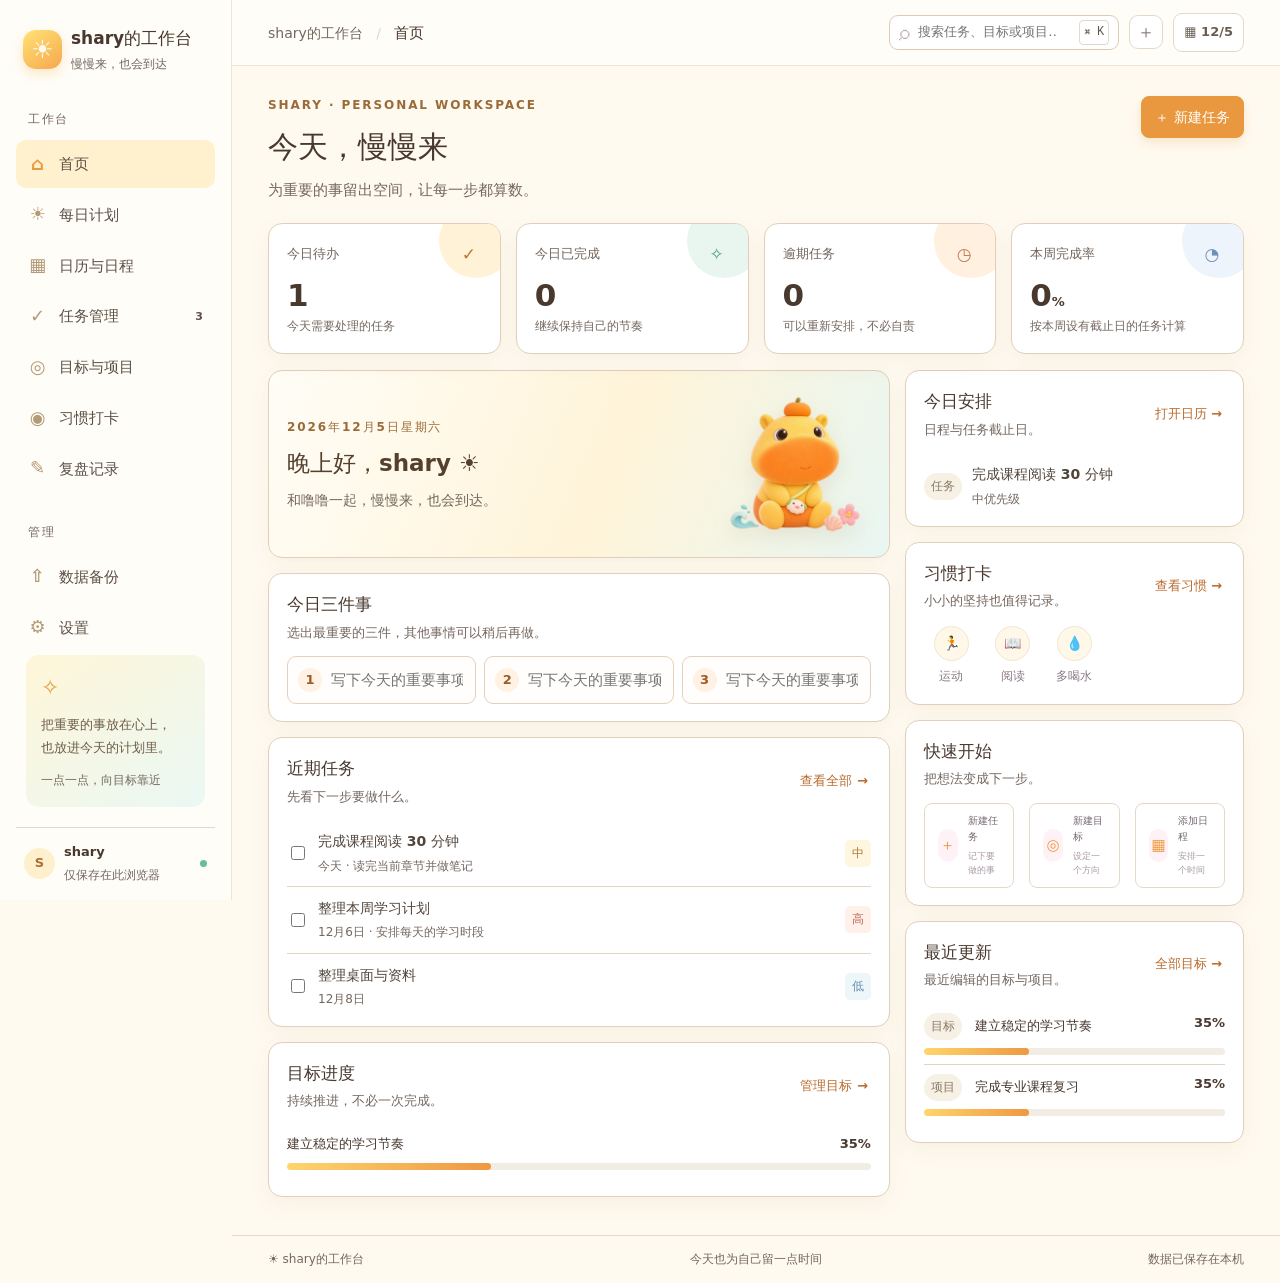
==== index.html @ 5f59cb11 "Refresh stylesheet cache version" ====
<!doctype html>
<html lang="zh-CN">
<head>
<meta charset="utf-8"><meta name="viewport" content="width=device-width,initial-scale=1"><meta name="theme-color" content="#fff7fa">
<title>shary的工作台 · 个人目标工作台</title><link rel="stylesheet" href="style.css?v=4">
</head>
<body>
<div class="shell">
 <aside class="sidebar" id="sidebar">
  <a class="brand" href="#home"><span class="brand-mark">☀</span><span><b>shary的工作台</b><small>慢慢来，也会到达</small></span></a>
  <div class="nav-label">工作台</div><nav id="main-nav">
   <button class="nav-item active" data-view="home"><i>⌂</i>首页</button><button class="nav-item" data-view="daily"><i>☀</i>每日计划</button>
   <button class="nav-item" data-view="calendar"><i>▦</i>日历与日程</button><button class="nav-item" data-view="tasks"><i>✓</i>任务管理 <em id="nav-count"></em></button>
   <button class="nav-item" data-view="goals"><i>◎</i>目标与项目</button><button class="nav-item" data-view="habits"><i>◉</i>习惯打卡</button><button class="nav-item" data-view="reviews"><i>✎</i>复盘记录</button>
  </nav><div class="nav-label nav-lower">管理</div><nav><button class="nav-item" data-view="backup"><i>⇧</i>数据备份</button><button class="nav-item" data-view="settings"><i>⚙</i>设置</button></nav>
  <div class="side-note"><span>✧</span><p>把重要的事放在心上，<br>也放进今天的计划里。</p><small>一点一点，向目标靠近</small></div>
  <div class="profile"><span class="avatar">S</span><span>shary<small>仅保存在此浏览器</small></span><b></b></div>
 </aside>
 <div class="scrim" id="scrim"></div>
 <main class="main">
  <header class="topbar"><button class="icon-button menu" id="menu-toggle" aria-label="打开导航">☰</button><div class="crumb">shary的工作台 <span>/</span> <strong id="crumb-title">首页</strong></div>
   <div class="top-actions"><label class="search"><span>⌕</span><input id="global-search" type="search" placeholder="搜索任务、目标或项目…"><kbd>⌘ K</kbd></label><button class="icon-button" id="quick-add" title="快速新建">＋</button><button class="today-chip" id="today-chip">▦ <span id="today-label"></span></button></div>
  </header>
  <section id="view-root" class="view-root"></section><footer class="footer"><span>☀ shary的工作台</span><span>今天也为自己留一点时间</span><span id="save-state">数据已保存在本机</span></footer>
 </main>
</div>
<div class="toast-region" id="toast-region" aria-live="polite"></div><div class="modal-backdrop" id="modal-backdrop" hidden><section class="modal" id="modal" role="dialog" aria-modal="true" aria-labelledby="modal-title"></section></div>
<script src="script.js"></script>
</body></html>
---- style.css ----
:root{font-family:"Microsoft YaHei","PingFang SC",system-ui,sans-serif;color:#382d38;background:#fff8fb;font-synthesis:none;--ink:#382d38;--muted:#998b95;--line:#f0e6eb;--rose:#df6c99;--rose-dark:#bc507c;--soft:#fce8f0;--shadow:0 10px 30px #67364d0d}*{box-sizing:border-box}body{margin:0;min-width:320px}button,input,textarea,select{font:inherit}button{cursor:pointer}.shell{min-height:100vh}.sidebar{position:fixed;inset:0 auto 0 0;width:232px;background:#fff;border-right:1px solid var(--line);padding:25px 16px 15px;display:flex;flex-direction:column;z-index:5}.brand{display:flex;align-items:center;gap:11px;color:inherit;text-decoration:none;padding:0 10px 27px}.brand-mark{display:grid;place-items:center;width:39px;height:39px;border-radius:13px;background:linear-gradient(145deg,#f9b8d0,#e777a3);color:#fff;font-size:25px;box-shadow:0 5px 12px #e78cad44}.brand b{display:block;font-size:17px;letter-spacing:.08em}.brand small,.profile small{display:block;color:#aa9da7;font-size:10px;margin-top:3px}.nav-label{padding:9px 12px 8px;color:#b7aab2;font-size:10px;letter-spacing:.14em}.nav-lower{margin-top:19px}.nav-item{width:100%;border:0;background:transparent;color:#7f727d;text-align:left;padding:10px 12px;border-radius:10px;margin:2px 0;display:flex;align-items:center;gap:12px;font-size:13px}.nav-item i{width:19px;text-align:center;font-style:normal;font-size:17px;color:#b49aa9}.nav-item:hover{background:#fff5f8;color:var(--rose-dark)}.nav-item.active{background:var(--soft);color:var(--rose-dark);font-weight:650}.nav-item.active i{color:var(--rose)}.nav-item em{margin-left:auto;font-style:normal;font-size:9px}.side-note{margin:auto 10px 20px;padding:15px;border-radius:13px;background:linear-gradient(145deg,#fff5f8,#fff9f2);color:#9e788c}.side-note>span{color:#e6a663;font-size:22px}.side-note p{font-size:11px;line-height:1.8;margin:7px 0}.side-note small{font-size:9px;color:#bcaab5}.profile{border-top:1px solid var(--line);padding:14px 8px 0;display:flex;align-items:center;gap:9px;font-size:11px}.avatar{width:31px;height:31px;display:grid;place-items:center;border-radius:50%;background:#f7e3eb;color:var(--rose-dark)}.profile>b{margin-left:auto;width:7px;height:7px;border-radius:50%;background:#68bd9b}.main{margin-left:232px;min-height:100vh;display:flex;flex-direction:column}.topbar{height:66px;background:#ffffffdf;border-bottom:1px solid var(--line);display:flex;align-items:center;justify-content:space-between;padding:0 36px;position:sticky;top:0;z-index:4;backdrop-filter:blur(12px)}.crumb{font-size:12px;color:#a79aa3}.crumb span{padding:0 9px;color:#ded3d9}.crumb strong{color:var(--ink);font-size:13px}.top-actions{display:flex;align-items:center;gap:10px}.search{height:35px;width:230px;border:1px solid var(--line);background:#fff;border-radius:9px;display:flex;align-items:center;padding:0 9px;gap:6px;color:#b9aab4}.search>span{font-size:21px}.search input{border:0;outline:0;min-width:0;width:100%;font-size:11px;color:var(--ink)}kbd{white-space:nowrap;font-size:9px;border:1px solid var(--line);border-radius:4px;padding:2px 4px;color:#b7abb2}.icon-button{border:1px solid var(--line);color:#8d7d88;background:#fff;width:34px;height:34px;border-radius:9px;font-size:18px}.today-chip{border:1px solid var(--line);background:#fff;border-radius:9px;padding:8px 10px;color:#997f8f;font-size:10px}.menu{display:none}.view-root{width:min(1260px,100%);margin:0 auto;padding:30px 36px 38px;flex:1}.heading{display:flex;align-items:flex-start;justify-content:space-between;gap:20px;margin-bottom:21px}.eyebrow{font-size:10px;letter-spacing:.16em;color:#c69bad;margin-bottom:8px}.heading h1{font-size:25px;margin:0;font-weight:650}.heading p{margin:7px 0 0;color:#a2959f;font-size:12px}.heading-actions{display:flex;gap:8px;align-items:center}.btn{border:1px solid var(--line);background:#fff;border-radius:8px;padding:9px 13px;color:#746773;font-size:11px;transition:.18s}.btn:hover{border-color:#e8afc4;color:var(--rose-dark);transform:translateY(-1px)}.primary{background:var(--rose);border-color:var(--rose);color:#fff;box-shadow:0 5px 12px #df6c9928}.primary:hover{background:var(--rose-dark);color:#fff}.soft-btn{background:#fff6f9;border-color:#f6dce6;color:var(--rose-dark)}.danger{color:#c05b65;border-color:#f3d6d9;background:#fffafb}.grid{display:grid;gap:15px}.stats{grid-template-columns:repeat(4,minmax(0,1fr));margin-bottom:16px}.card{background:#fff;border:1px solid var(--line);border-radius:14px;padding:17px 18px;box-shadow:var(--shadow)}.stat{position:relative;overflow:hidden;min-height:105px}.stat:after{content:"";position:absolute;right:-13px;top:-20px;width:74px;height:74px;border-radius:50%;background:var(--tint,#fff2f6)}.stat-top{position:relative;z-index:1;display:flex;align-items:center;justify-content:space-between;color:#9e919a;font-size:10px}.stat-icon{display:grid;place-items:center;width:26px;height:26px;border-radius:8px;background:var(--tint,#fff2f6);color:var(--tone,var(--rose));font-size:13px}.stat-num{font-size:26px;font-weight:650;line-height:1;margin:13px 0 6px}.stat-foot{font-size:9px;color:#b0a3ac}.dashboard{grid-template-columns:minmax(0,1.65fr) minmax(260px,.9fr);align-items:start}.stack{display:grid;gap:15px}.card-head{display:flex;justify-content:space-between;align-items:center;margin-bottom:13px}.card-head h2,.card-head h3{font-size:13px;margin:0;font-weight:650}.card-head p{font-size:10px;color:#ad9fa8;margin:4px 0 0}.link{border:0;background:none;color:var(--rose-dark);font-size:10px;padding:3px}.greeting{background:linear-gradient(112deg,#fff,#fff5f8 64%,#fff4ec);display:flex;align-items:center;justify-content:space-between;min-height:112px}.greeting h2{font-size:20px;margin:0 0 7px}.greeting p{margin:0;color:#9c8f99;font-size:11px}.greet-art{width:100px;height:70px;border-radius:16px;background:#fceaf0;display:grid;place-items:center;font-size:27px;letter-spacing:4px}.three{display:grid;grid-template-columns:repeat(3,1fr);gap:8px}.thing{display:flex;align-items:center;gap:7px;border:1px solid #f1e7ec;border-radius:9px;padding:9px;background:#fffdfd}.thing b{width:21px;height:21px;display:grid;place-items:center;border-radius:50%;background:#fff0e7;color:#c98950;font-size:10px;flex:none}.thing input{width:100%;min-width:0;border:0;outline:0;color:#776a75;font-size:10px;background:transparent}.task-row,.simple-row{display:flex;align-items:center;gap:10px;padding:10px 0;border-bottom:1px solid #f5eff2}.task-row:last-child,.simple-row:last-child{border-bottom:0;padding-bottom:0}.check{accent-color:var(--rose);width:14px;height:14px;flex:none}.row-main{flex:1;min-width:0}.row-title{font-size:11px;color:#635762;display:block;overflow:hidden;text-overflow:ellipsis;white-space:nowrap}.row-title.done{text-decoration:line-through;color:#b3a9b0}.row-sub{font-size:9px;color:#afa3ac;margin-top:4px;display:block}.priority,.pill{font-size:9px;border-radius:5px;padding:4px 7px;white-space:nowrap}.p-high,.overdue{color:#c85c69;background:#fff0ef}.p-medium{color:#bd8845;background:#fff8e9}.p-low{color:#7193bd;background:#eff5fc}.pill{display:inline-flex;border-radius:20px;background:#f7f1f4;color:#8d7d88}.progress{height:6px;border-radius:9px;background:#f5eef2;overflow:hidden}.progress span{display:block;height:100%;border-radius:inherit;background:linear-gradient(90deg,#eba1bb,#dd6e9b)}.progress-caption{display:flex;justify-content:space-between;font-size:9px;color:#a99ca5;margin-top:6px}.project-mini{padding:9px 0;border-bottom:1px solid #f5eff2}.project-mini:last-child{border:0}.project-top{display:flex;justify-content:space-between;font-size:10px;margin-bottom:8px}.empty{padding:22px 8px;text-align:center;color:#b5aab1;font-size:11px}.empty span{display:block;font-size:24px;margin-bottom:7px;color:#e7c7d4}.habit-dots{display:grid;grid-template-columns:repeat(5,1fr);gap:7px;text-align:center}.habit-dot{border:0;background:none;color:#8a7a85;font-size:9px}.habit-dot i{width:35px;height:35px;border-radius:50%;display:grid;place-items:center;margin:0 auto 6px;background:#faf4f7;border:1px solid #f0e6eb;color:#c3adb9;font-style:normal;font-size:14px}.habit-dot.checked i{background:#eaf7f1;border-color:#bbe2d1;color:#4fa586}.quick-grid{grid-template-columns:repeat(3,1fr)}.quick{display:flex;gap:10px;align-items:center;text-align:left}.quick-symbol{display:grid;place-items:center;width:33px;height:33px;border-radius:10px;background:#fff2f6;color:var(--rose);font-size:15px}.quick b{font-size:10px;display:block}.quick small{font-size:9px;color:#a89aa4;display:block;margin-top:4px}.toolbar{display:flex;flex-wrap:wrap;gap:8px;margin-bottom:14px}.toolbar input,.toolbar select,.field input,.field textarea,.field select{border:1px solid var(--line);background:#fff;border-radius:8px;padding:9px 10px;color:#675a65;font-size:11px;outline:0}.toolbar input{min-width:160px}.field{display:flex;flex-direction:column;gap:6px}.field label{font-size:10px;color:#857782}.field input,.field select,.field textarea{width:100%}.field textarea{min-height:76px;resize:vertical}.field-grid{display:grid;grid-template-columns:1fr 1fr;gap:12px}.field.full{grid-column:1/-1}.table-wrap{overflow:auto}.table{width:100%;border-collapse:collapse;min-width:680px}.table th{text-align:left;color:#ad9fa8;font-size:9px;font-weight:500;padding:10px;border-bottom:1px solid var(--line);white-space:nowrap}.table td{padding:11px 10px;border-bottom:1px solid #f5eff2;font-size:10px;color:#756974;vertical-align:middle}.table tr:last-child td{border:0}.table-title{color:#524650;font-weight:600}.actions{display:flex;gap:5px}.small-action{border:0;background:transparent;color:#a695a0;font-size:10px;padding:3px}.status-progress{background:#fff4e6;color:#bd8845}.status-done{background:#eaf7f1;color:#4b9c7f}.status-start{background:#eff5fc;color:#7294bb}.calendar-layout,.review-layout{grid-template-columns:minmax(0,1.5fr) minmax(250px,.8fr);align-items:start}.calendar-head{display:flex;justify-content:space-between;align-items:center;margin-bottom:15px}.calendar-month{font-size:16px;font-weight:650}.calendar-controls{display:flex;gap:6px}.calendar-controls button{width:28px;height:28px;border:1px solid var(--line);border-radius:7px;background:white;color:#917d8b}.calendar-grid{display:grid;grid-template-columns:repeat(7,1fr);gap:4px}.weekday{text-align:center;font-size:9px;color:#b3a5ae;padding:7px 0}.day-cell{min-height:72px;border:1px solid transparent;border-radius:8px;padding:6px;background:#fff;cursor:pointer}.day-cell:hover{border-color:#f0c8d7;background:#fffafd}.day-cell.muted{opacity:.38}.day-cell.selected{border-color:#e59ab5;background:#fff6f9}.day-cell.today .day-num{background:var(--rose);color:white}.day-num{width:22px;height:22px;border-radius:50%;display:grid;place-items:center;font-size:10px;color:#7f707c}.markers{display:flex;gap:3px;margin-top:7px}.marker{height:4px;width:14px;border-radius:4px;background:#e889aa}.marker.event{background:#e3ac66}.marker.milestone{background:#78b69e}.day-event{font-size:8px;white-space:nowrap;overflow:hidden;text-overflow:ellipsis;color:#9a7c8b;margin-top:4px}.section-grid{grid-template-columns:repeat(2,minmax(0,1fr));align-items:start}.goal-card h3,.habit-card h3{margin:0;font-size:13px}.goal-card p,.habit-card p{color:#9c8f99;font-size:10px;line-height:1.7}.goal-meta{display:flex;gap:7px;flex-wrap:wrap;margin:12px 0}.goal-actions{display:flex;justify-content:flex-end;gap:4px}.project-card{border:1px solid #f4eaf0;border-radius:10px;padding:12px;margin-top:10px}.project-head{display:flex;justify-content:space-between;font-size:11px}.habit-grid{grid-template-columns:repeat(3,minmax(0,1fr))}.habit-card{text-align:center;padding:18px 13px}.habit-emoji{font-size:25px}.habit-week{display:flex;justify-content:center;gap:6px;margin:13px 0}.habit-week span{width:21px;height:21px;border-radius:50%;display:grid;place-items:center;background:#f7f1f4;color:#b2a3ad;font-size:8px}.habit-week .on{background:#e5f5ed;color:#4a9b7c}.switcher{display:flex;gap:5px}.switcher button{border:1px solid var(--line);background:white;border-radius:7px;padding:7px 11px;color:#907f89;font-size:10px}.switcher button.active{background:var(--soft);border-color:#f2cfdd;color:var(--rose-dark)}.history{max-height:440px;overflow:auto}.history-entry{padding:10px 0;border-bottom:1px solid var(--line);cursor:pointer}.history-entry strong{font-size:10px}.history-entry p{font-size:9px;color:#a2959e;margin:5px 0 0;white-space:nowrap;overflow:hidden;text-overflow:ellipsis}.modal-backdrop{position:fixed;inset:0;background:#382d3860;display:grid;place-items:center;padding:18px;z-index:20}.modal-backdrop[hidden]{display:none}.modal{width:min(550px,100%);max-height:90vh;overflow:auto;background:#fff;border-radius:16px;padding:22px;box-shadow:0 24px 80px #3f273333}.modal-head{display:flex;justify-content:space-between;align-items:center;margin-bottom:17px}.modal-head h2{margin:0;font-size:16px}.modal-close{border:0;background:#f8f1f5;border-radius:8px;width:30px;height:30px;color:#8d7c87;font-size:17px}.modal-foot{display:flex;justify-content:flex-end;gap:8px;margin-top:18px}.toast-region{position:fixed;right:20px;bottom:20px;z-index:30;display:grid;gap:8px}.toast{background:#3d303b;color:white;border-radius:9px;padding:11px 15px;font-size:11px;box-shadow:var(--shadow);animation:pop .2s ease}@keyframes pop{from{opacity:0;transform:translateY(7px)}to{opacity:1;transform:none}}.danger-card{border-color:#f1dadd}.danger-card h3{color:#b65f68}.scrim{display:none}.footer{border-top:1px solid var(--line);padding:14px 36px;color:#b7aab2;font-size:9px;display:flex;justify-content:space-between}.review-text{min-height:90px}.subheading{font-size:11px;color:#897985;margin:18px 0 10px}.muted{color:#aaa}
@media(max-width:1050px){.sidebar{width:208px}.main{margin-left:208px}.view-root{padding:26px 23px 32px}.topbar{padding:0 23px}.dashboard{grid-template-columns:1.25fr .9fr}.search{width:190px}}
@media(max-width:760px){.sidebar{transform:translateX(-100%);transition:transform .22s;width:255px;box-shadow:12px 0 35px #45333d18}.sidebar.open{transform:translateX(0)}.scrim.show{display:block;position:fixed;inset:0;background:#3c2d3744;z-index:4}.main{margin:0}.topbar{height:58px;padding:0 12px;gap:9px}.menu{display:block;flex:none}.crumb{margin-right:auto}.top-actions{gap:5px}.search{width:30px;padding:0;border:0;background:transparent}.search input{position:absolute;top:57px;left:10px;width:calc(100% - 20px);height:38px;padding:0 12px;border:1px solid var(--line);border-radius:8px;background:white;display:none;box-shadow:var(--shadow)}.search:focus-within input{display:block}.search kbd{display:none}.today-chip{padding:8px;font-size:0}.today-chip span{font-size:9px}.view-root{padding:21px 13px 27px}.heading{margin-bottom:15px}.heading h1{font-size:21px}.heading p{font-size:10px}.stats{grid-template-columns:repeat(2,minmax(0,1fr));gap:9px}.stat{min-height:90px;padding:13px}.stat-num{font-size:22px;margin:10px 0 5px}.dashboard,.calendar-layout,.review-layout{grid-template-columns:1fr}.section-grid{grid-template-columns:1fr}.quick-grid{grid-template-columns:1fr 1fr}.card{padding:14px}.greeting{min-height:96px}.greeting h2{font-size:17px}.greet-art{width:77px;height:60px;font-size:22px}.three{grid-template-columns:1fr}.thing{padding:8px}.day-cell{min-height:57px;padding:4px 3px}.calendar-grid{gap:2px}.habit-grid{grid-template-columns:repeat(2,minmax(0,1fr))}.footer{padding:12px 13px;gap:7px;flex-wrap:wrap}.footer span:last-child{width:100%}.field-grid{grid-template-columns:1fr}.field.full{grid-column:auto}.heading-actions .btn{padding:8px 9px}.toolbar>*{flex:1}.table{min-width:630px}}
@media(prefers-reduced-motion:reduce){*{scroll-behavior:auto!important;animation-duration:.01ms!important;transition-duration:.01ms!important}}
:root{--ink:#49382e;--muted:#988b7b;--line:#eee5d7;--rose:#ed9a3d;--rose-dark:#b96b2d;--soft:#fff1ce;--shadow:0 10px 30px rgba(112,78,38,.07)}
body{background:#fffaf0}
.sidebar{background:#fffdf8;border-color:#eee5d7}
.brand-mark{background:linear-gradient(145deg,#ffe276,#f6a74d);color:#fffaf0;box-shadow:0 5px 12px #efb04444}
.brand b{font-size:15px;letter-spacing:0}
.nav-label{color:#b8a58d}
.nav-item{color:#837466}
.nav-item i{color:#b49a77}
.nav-item:hover{background:#fff8e5;color:#a8652d}
.nav-item.active{background:#fff1ce;color:#a8652d}
.nav-item.active i{color:#e89a3f}
.side-note{background:linear-gradient(145deg,#fff6d8,#eaf8f4);color:#96794d}
.side-note>span{color:#e5a142}
.side-note small{color:#ad9a77}
.profile .avatar{background:#fff0cd;color:#ad6e35}
.topbar{background:#fffdf8e8;border-color:#eee5d7}
.crumb{color:#a39481}
.crumb strong{color:#49382e}
.search{border-color:#eee5d7}
.icon-button:hover,.today-chip:hover{border-color:#edca87;color:#ae6d34}
.btn:hover{border-color:#e9c580;color:#a8652d}
.primary{background:#e9983f;border-color:#e9983f;box-shadow:0 5px 12px #d8983b30}
.primary:hover{background:#c77930;border-color:#c77930}
.soft-btn{background:#fff8e8;border-color:#f3e3bb;color:#a8652d}
.eyebrow{color:#c38a4a}
.stat:after{background:var(--tint,#fff4d9)}
.stats>.stat:nth-child(1){--tone:#bd7534!important;--tint:#fff2d7!important}
.stats>.stat:nth-child(2){--tone:#4f9c88!important;--tint:#e8f6ef!important}
.stats>.stat:nth-child(3){--tone:#c37a56!important;--tint:#fff0df!important}
.stats>.stat:nth-child(4){--tone:#718fbb!important;--tint:#edf4fb!important}
.greeting{background:linear-gradient(112deg,#fffdf7 0%,#fff4d9 55%,#e8f6f2 100%)}
.greeting h2{color:#55402d}
.task-row,.simple-row,.project-mini{border-color:#f3eee3}
.row-title{color:#625244}
.row-sub{color:#a99b8b}
.p-high,.overdue{color:#bf6656;background:#fff0e9}
.p-medium{color:#ae793b;background:#fff6df}
.p-low{color:#668eae;background:#edf7fa}
.progress{background:#f1ede4}
.progress span{background:linear-gradient(90deg,#ffd56c,#ee9841)}
.greet-art:not(.mascot-scene){background:#fff2ce}
.habit-dot i{background:#fff8e8;border-color:#f0e7d2;color:#bd9758}
.habit-dot.checked i{background:#eaf7ef;border-color:#b9e2cb;color:#4f9b7e}
.day-cell:hover,.day-cell.selected{border-color:#ead09b;background:#fffaf0}
.day-cell.today .day-num{background:#e89b40}
.marker{background:#ee9a45}
.marker.event{background:#72b8ad}
.marker.milestone{background:#9a8ac3}
.day-event{color:#927444}
.pill{background:#f7f1e5;color:#887864}
.status-progress{background:#fff4dc;color:#b6803c}
.status-done{background:#eaf7ef;color:#4b9679}
.status-start{background:#edf4fb;color:#7294bb}
.goal-card,.project-card{border-color:#f0e8da}
.habit-week span{background:#f7f2e9;color:#a6967e}
.habit-week .on{background:#e5f5eb;color:#4a9677}
.modal{color:#49382e}
.field input:focus,.field textarea:focus,.field select:focus,.toolbar input:focus,.toolbar select:focus{border-color:#e6b75f;box-shadow:0 0 0 3px #fff2d8}
.footer{border-color:#eee5d7;color:#aa9c89}
.greet-art.mascot-scene{width:152px;height:152px;flex:none;display:block;object-fit:contain;padding:0;border:0;border-radius:0;background:transparent;box-shadow:none;filter:drop-shadow(0 8px 10px rgba(147,96,38,.12))}
@media(max-width:760px){.greet-art.mascot-scene{width:118px;height:118px}}

/* 字体清晰度优化：提高字号、字重与次要文字对比度 */
:root{--muted:#76685e}
body{font-size:16px;line-height:1.6}
.brand b{font-size:18px;font-weight:750}
.brand small,.profile small{font-size:12px;color:#78695e}
.nav-label{font-size:12px;font-weight:700;color:#78695e}
.nav-item{font-size:15px;font-weight:600;color:#625448}
.nav-item.active{font-weight:750}
.nav-item i{font-size:18px}
.nav-item em{font-size:11px}
.side-note{color:#745f42}
.side-note p{font-size:13px;font-weight:550}
.side-note small{font-size:11px;color:#78695e}
.profile{font-size:13px;font-weight:600}
.crumb{font-size:14px;color:#78695e}
.crumb strong{font-size:15px;font-weight:700}
.search input{font-size:13px}
kbd{font-size:11px;color:#74665c}
.today-chip{font-size:13px;color:#705f50}
.heading h1{font-size:30px;font-weight:750}
.heading p{font-size:15px;color:#75665b}
.eyebrow{font-size:12px;font-weight:700;color:#9a6b38}
.btn{font-size:14px;font-weight:650}
.stat-top{font-size:13px;font-weight:650;color:#74665b}
.stat-icon{font-size:15px}
.stat-num{font-size:30px;font-weight:750}
.stat-foot{font-size:12px;color:#74665b}
.card-head h2,.card-head h3{font-size:16px;font-weight:750}
.card-head p{font-size:13px;color:#75665b}
.link{font-size:13px;font-weight:650}
.greeting h2{font-size:23px;font-weight:750}
.greeting p{font-size:14px;color:#74665b}
.thing{padding:10px}
.thing b{font-size:12px;font-weight:750}
.thing input{font-size:13px;color:#51453b;font-weight:550}
.row-title{font-size:14px;color:#51453b;font-weight:650}
.row-sub{font-size:12px;color:#74665b}
.priority,.pill{font-size:12px;font-weight:650}
.progress-caption{font-size:12px;color:#74665b}
.project-top{font-size:13px;font-weight:600}
.empty{font-size:14px;color:#74665b}
.habit-dot{font-size:12px;font-weight:600}
.toolbar input,.toolbar select,.field input,.field textarea,.field select{font-size:14px}
.field label{font-size:13px;font-weight:650;color:#625448}
.table th{font-size:12px;font-weight:700;color:#74665b}
.table td{font-size:13px;color:#625448}
.table-title{font-weight:700}
.small-action{font-size:12px}
.calendar-month{font-size:18px;font-weight:750}
.calendar-controls button{font-size:15px}
.weekday{font-size:12px;font-weight:650;color:#74665b}
.day-num{font-size:12px;font-weight:650;color:#625448}
.day-event{font-size:10px;color:#705f50}
.goal-card h3,.habit-card h3{font-size:16px;font-weight:750}
.goal-card p,.habit-card p{font-size:13px;color:#74665b}
.goal-meta{font-size:12px}
.habit-week span{font-size:10px;font-weight:650}
.switcher button{font-size:12px;font-weight:650}
.history-entry strong{font-size:13px;font-weight:700}
.history-entry p{font-size:12px;color:#74665b}
.modal-head h2{font-size:19px;font-weight:750}
.modal-close{font-size:19px}
.toast{font-size:14px;font-weight:600}
.footer{font-size:12px;color:#74665b}
.subheading{font-size:14px;font-weight:700;color:#625448}
.muted{color:#74665b}
@media(max-width:760px){
  body{font-size:16px}
  .brand b{font-size:18px}
  .nav-item{font-size:16px}
  .view-root{padding:21px 13px 27px}
  .heading h1{font-size:24px}
  .heading p{font-size:13px}
  .btn{font-size:13px}
  .stat-top{font-size:12px}
  .stat-num{font-size:25px}
  .stat-foot{font-size:11px}
  .card-head h2,.card-head h3{font-size:16px}
  .greeting h2{font-size:20px}
  .greeting p{font-size:13px}
  .row-title{font-size:14px}
  .row-sub{font-size:12px}
  .day-cell{min-height:60px}
  .weekday{font-size:11px}
  .day-num{font-size:12px}
  .day-event{font-size:9px}
  .toolbar input,.toolbar select,.field input,.field textarea,.field select{font-size:14px}
  .table td{font-size:13px}
  .footer{font-size:12px}
}


/* 高可读性字体：明显放大并加重信息文字 */
body{font-size:18px;line-height:1.7}
.brand b{font-size:20px;font-weight:800}
.brand small,.profile small{font-size:14px;color:#65564a}
.nav-label{font-size:14px;font-weight:750;color:#65564a}
.nav-item{font-size:17px;font-weight:650;color:#57483c;padding-top:12px;padding-bottom:12px}
.nav-item.active{font-weight:800}
.nav-item i{font-size:20px}
.nav-item em{font-size:13px}
.side-note{color:#695337}
.side-note p{font-size:15px;font-weight:650}
.side-note small{font-size:13px;color:#65564a}
.profile{font-size:15px;font-weight:700}
.crumb{font-size:16px;color:#65564a}
.crumb strong{font-size:17px;font-weight:800}
.search input{font-size:15px}
kbd{font-size:12px;color:#65564a}
.today-chip{font-size:15px;font-weight:700;color:#65564a}
.heading h1{font-size:36px;font-weight:800}
.heading p{font-size:17px;color:#65564a}
.eyebrow{font-size:14px;font-weight:750;color:#8d5d2c}
.btn{font-size:16px;font-weight:750;padding:10px 15px}
.stat-top{font-size:15px;font-weight:750;color:#65564a}
.stat-icon{font-size:17px}
.stat-num{font-size:36px;font-weight:800}
.stat-foot{font-size:14px;color:#65564a;font-weight:550}
.card-head h2,.card-head h3{font-size:19px;font-weight:800}
.card-head p{font-size:15px;color:#65564a}
.link{font-size:15px;font-weight:750}
.greeting h2{font-size:27px;font-weight:800}
.greeting p{font-size:16px;color:#65564a}
.thing{padding:11px}
.thing b{font-size:14px;font-weight:800}
.thing input{font-size:15px;color:#49382e;font-weight:650}
.row-title{font-size:16px;color:#49382e;font-weight:750}
.row-sub{font-size:14px;color:#65564a;font-weight:550}
.priority,.pill{font-size:14px;font-weight:750}
.progress-caption{font-size:14px;color:#65564a;font-weight:600}
.project-top{font-size:15px;font-weight:700}
.empty{font-size:16px;color:#65564a}
.habit-dot{font-size:14px;font-weight:700}
.toolbar input,.toolbar select,.field input,.field textarea,.field select{font-size:16px}
.field label{font-size:15px;font-weight:750;color:#57483c}
.table th{font-size:14px;font-weight:750;color:#65564a}
.table td{font-size:15px;color:#57483c}
.table-title{font-weight:800}
.small-action{font-size:14px}
.calendar-month{font-size:21px;font-weight:800}
.calendar-controls button{font-size:17px}
.weekday{font-size:14px;font-weight:750;color:#65564a}
.day-num{font-size:14px;font-weight:750;color:#57483c}
.day-event{font-size:12px;color:#65564a}
.goal-card h3,.habit-card h3{font-size:19px;font-weight:800}
.goal-card p,.habit-card p{font-size:15px;color:#65564a}
.goal-meta{font-size:14px}
.habit-week span{font-size:12px;font-weight:750}
.switcher button{font-size:14px;font-weight:750}
.history-entry strong{font-size:15px;font-weight:800}
.history-entry p{font-size:14px;color:#65564a}
.modal-head h2{font-size:21px;font-weight:800}
.modal-close{font-size:21px}
.toast{font-size:16px;font-weight:700}
.footer{font-size:14px;color:#65564a}
.subheading{font-size:16px;font-weight:800;color:#57483c}
.muted{color:#65564a}
@media(max-width:760px){
  body{font-size:17px}
  .brand b{font-size:19px}
  .brand small,.profile small{font-size:13px}
  .nav-item{font-size:17px}
  .view-root{padding:21px 13px 27px}
  .crumb{font-size:13px}
  .crumb strong{font-size:14px}
  .heading h1{font-size:28px}
  .heading p{font-size:15px}
  .eyebrow{font-size:12px}
  .btn{font-size:14px;padding:9px 11px}
  .stat-top{font-size:13px}
  .stat-num{font-size:29px}
  .stat-foot{font-size:12px}
  .card-head h2,.card-head h3{font-size:17px}
  .card-head p{font-size:13px}
  .greeting h2{font-size:22px}
  .greeting p{font-size:14px}
  .row-title{font-size:15px}
  .row-sub{font-size:13px}
  .day-cell{min-height:62px}
  .weekday{font-size:12px}
  .day-num{font-size:13px}
  .day-event{font-size:10px}
  .toolbar input,.toolbar select,.field input,.field textarea,.field select{font-size:16px}
  .field label{font-size:14px}
  .table td{font-size:14px}
  .footer{font-size:13px}
}

/* 全局易读性加强：浅色文字、表单与边线统一增强 */
:root{--ink:#3f342d;--muted:#5e4d40;--line:#d8c3aa}
body{font-size:20px;line-height:1.75;color:#3f342d}
.brand b{font-size:21px;font-weight:850}
.brand small,.profile small,.nav-label,.side-note small{font-size:15px!important;color:#5e4d40!important;font-weight:650}
.nav-item{font-size:18px!important;color:#4f4034!important;font-weight:700}
.nav-item.active{font-weight:850}
.nav-item i{font-size:21px}
.side-note p{font-size:16px;font-weight:700;color:#594835}
.profile{font-size:16px;font-weight:750}
.crumb{font-size:17px!important;color:#5e4d40!important}
.crumb strong{font-size:18px!important;font-weight:850}
.search input{font-size:16px!important;color:#3f342d}
.today-chip{font-size:16px!important;font-weight:750;color:#4f4034}
.heading h1{font-size:40px;font-weight:850}
.heading p{font-size:18px!important;color:#5e4d40!important;font-weight:650}
.eyebrow{font-size:15px!important;font-weight:800;color:#825221}
.btn{font-size:17px!important;font-weight:800;border-width:1.5px}
.stat-top{font-size:16px!important;font-weight:800;color:#5e4d40!important}
.stat-num{font-size:38px;font-weight:850}
.stat-foot{font-size:15px!important;font-weight:650;color:#5e4d40!important}
.card-head h2,.card-head h3{font-size:20px!important;font-weight:850}
.card-head p{font-size:16px!important;color:#5e4d40!important;font-weight:650}
.link{font-size:16px!important;font-weight:800}
.greeting h2{font-size:28px;font-weight:850}
.greeting p{font-size:17px!important;color:#5e4d40!important;font-weight:650}
.thing{border:2px solid #cdb395;background:#fffefd;padding:12px}
.thing b{width:28px;height:28px;font-size:16px;font-weight:850;color:#854c1e;background:#fff0dc}
.thing input{font-size:17px!important;font-weight:750!important;color:#3f342d!important}
.row-title{font-size:17px!important;font-weight:800;color:#3f342d!important}
.row-sub{font-size:15px!important;font-weight:650;color:#5e4d40!important}
.priority,.pill{font-size:15px!important;font-weight:800}
.progress{height:9px;border:1px solid #c7ae91}
.progress-caption{font-size:15px!important;font-weight:700;color:#5e4d40!important}
.project-top{font-size:16px!important;font-weight:750}
.empty{font-size:17px!important;color:#5e4d40!important;font-weight:600}
.habit-dot{font-size:15px!important;font-weight:750}
.toolbar input,.toolbar select,.field input,.field textarea,.field select{font-size:17px!important;color:#3f342d;border:1.5px solid #cdb99f}
.field label{font-size:16px!important;font-weight:800;color:#4f4034!important}
.table th{font-size:15px!important;font-weight:800;color:#5e4d40!important}
.table td{font-size:16px!important;color:#4f4034!important}
.small-action{font-size:15px!important}
.calendar-month{font-size:22px!important;font-weight:850}
.weekday{font-size:15px!important;font-weight:800;color:#5e4d40!important}
.day-num{font-size:15px!important;font-weight:800;color:#4f4034!important}
.day-event{font-size:13px!important;color:#5e4d40!important;font-weight:650}
.goal-card h3,.habit-card h3{font-size:20px!important;font-weight:850}
.goal-card p,.habit-card p{font-size:16px!important;color:#5e4d40!important;font-weight:650}
.habit-week span{font-size:13px!important;font-weight:800}
.switcher button{font-size:15px!important;font-weight:800}
.history-entry strong{font-size:16px!important;font-weight:850}
.history-entry p{font-size:15px!important;color:#5e4d40!important;font-weight:650}
.modal-head h2{font-size:22px!important;font-weight:850}
.toast{font-size:17px!important;font-weight:750}
.footer{font-size:15px!important;color:#5e4d40!important;font-weight:600;border-color:#d8c3aa}
.subheading{font-size:17px!important;font-weight:850;color:#4f4034!important}
.muted{color:#5e4d40!important}
.card,.project-card{border-color:#d8c3aa;border-width:1.5px}
.task-row,.simple-row,.project-mini{border-color:#d8c3aa}
.toolbar input,.toolbar select,.field input,.field textarea,.field select,.search{border-color:#cdb99f}
.day-cell{border-color:#e2d2be}
.calendar-grid{gap:5px}
@media(max-width:760px){
 body{font-size:18px}
 .nav-item{font-size:18px!important}
 .heading h1{font-size:30px}
 .heading p{font-size:16px!important}
 .btn{font-size:15px!important}
 .stat-top{font-size:14px!important}
 .stat-num{font-size:31px}
 .stat-foot{font-size:13px!important}
 .card-head h2,.card-head h3{font-size:18px!important}
 .card-head p{font-size:14px!important}
 .greeting h2{font-size:23px}
 .greeting p{font-size:15px!important}
 .thing{padding:10px}
 .thing input{font-size:16px!important}
 .row-title{font-size:16px!important}
 .row-sub{font-size:14px!important}
 .day-cell{min-height:64px}
 .weekday{font-size:13px!important}
 .day-num{font-size:14px!important}
 .day-event{font-size:10px!important}
 .toolbar input,.toolbar select,.field input,.field textarea,.field select{font-size:16px!important}
 .table td{font-size:15px!important}
 .footer{font-size:14px!important}
}

/* 视觉平衡：保留可读性，恢复轻松的字号、字重和线条 */
:root{--ink:#49382e;--muted:#74675f;--line:#e6d8c8;--shadow:0 8px 22px rgba(112,78,38,.055)}
body{font-size:16px!important;line-height:1.6;color:#49382e}
.brand{gap:9px;padding-left:7px;padding-right:7px}
.brand b{font-size:17px!important;font-weight:700!important;white-space:nowrap;letter-spacing:0}
.brand small,.profile small,.nav-label,.side-note small{font-size:12px!important;color:#74675f!important;font-weight:500!important}
.nav-item{font-size:15px!important;font-weight:550!important;color:#5d5046!important;padding-top:10px;padding-bottom:10px}
.nav-item.active{font-weight:700!important}
.nav-item i{font-size:18px!important}
.nav-item em{font-size:11px!important}
.side-note{color:#7d6544}
.side-note p{font-size:13px!important;font-weight:500!important;color:#6e5c49}
.profile{font-size:13px!important;font-weight:600!important}
.crumb{font-size:14px!important;color:#74675f!important}
.crumb strong{font-size:15px!important;font-weight:700!important}
.search input{font-size:13px!important}
.today-chip{font-size:13px!important;font-weight:600!important;color:#6b5c50}
.heading h1{font-size:30px!important;font-weight:700!important}
.heading p{font-size:15px!important;font-weight:500!important;color:#74675f!important}
.eyebrow{font-size:12px!important;font-weight:650!important;color:#9a6b38}
.btn{font-size:14px!important;font-weight:600!important;padding:9px 13px;border-width:1px}
.stat-top{font-size:13px!important;font-weight:600!important;color:#71645b!important}
.stat-num{font-size:31px!important;font-weight:700!important}
.stat-foot{font-size:12px!important;font-weight:500!important;color:#74675f!important}
.card-head h2,.card-head h3{font-size:17px!important;font-weight:700!important}
.card-head p{font-size:13px!important;color:#74675f!important;font-weight:500!important}
.link{font-size:13px!important;font-weight:600!important}
.greeting h2{font-size:23px!important;font-weight:700!important}
.greeting p{font-size:14px!important;color:#74675f!important;font-weight:500!important}
.thing{border:1px solid #e3d1bd;background:#fffefd;padding:10px}
.thing b{width:24px;height:24px;font-size:13px!important;font-weight:700!important;color:#9a5c28;background:#fff1e3}
.thing input{font-size:15px!important;font-weight:550!important;color:#51453b!important}
.row-title{font-size:14px!important;font-weight:650!important;color:#51453b!important}
.row-sub{font-size:12px!important;font-weight:500!important;color:#74675f!important}
.priority,.pill{font-size:12px!important;font-weight:650!important}
.progress{height:7px;border:0}
.progress-caption{font-size:12px!important;font-weight:550!important;color:#74675f!important}
.project-top{font-size:13px!important;font-weight:600!important}
.empty{font-size:14px!important;color:#74675f!important;font-weight:500!important}
.habit-dot{font-size:12px!important;font-weight:600!important}
.toolbar input,.toolbar select,.field input,.field textarea,.field select{font-size:14px!important;color:#51453b;border:1px solid #dfcdb7}
.field label{font-size:13px!important;font-weight:600!important;color:#65574d!important}
.table th{font-size:12px!important;font-weight:650!important;color:#74675f!important}
.table td{font-size:13px!important;color:#62564d!important}
.small-action{font-size:12px!important}
.calendar-month{font-size:18px!important;font-weight:700!important}
.weekday{font-size:12px!important;font-weight:600!important;color:#74675f!important}
.day-num{font-size:12px!important;font-weight:600!important;color:#62564d!important}
.day-event{font-size:10px!important;color:#74675f!important;font-weight:500!important}
.goal-card h3,.habit-card h3{font-size:17px!important;font-weight:700!important}
.goal-card p,.habit-card p{font-size:13px!important;color:#74675f!important;font-weight:500!important}
.habit-week span{font-size:10px!important;font-weight:650!important}
.switcher button{font-size:12px!important;font-weight:600!important}
.history-entry strong{font-size:13px!important;font-weight:700!important}
.history-entry p{font-size:12px!important;color:#74675f!important;font-weight:500!important}
.modal-head h2{font-size:18px!important;font-weight:700!important}
.toast{font-size:14px!important;font-weight:600!important}
.footer{font-size:12px!important;color:#74675f!important;font-weight:500!important;border-color:#e6d8c8}
.subheading{font-size:14px!important;font-weight:700!important;color:#62564d!important}
.muted{color:#74675f!important}
.card,.project-card{border-color:#e1cfba;border-width:1px}
.task-row,.simple-row,.project-mini{border-color:#e3d5c6}
.toolbar input,.toolbar select,.field input,.field textarea,.field select,.search{border-color:#ddcbb4}
.day-cell{border-color:#eadccb}
.calendar-grid{gap:4px}
@media(max-width:760px){
 body{font-size:16px!important}
 .brand b{font-size:17px!important}
 .nav-item{font-size:16px!important}
 .crumb{font-size:13px!important}
 .crumb strong{font-size:14px!important}
 .heading h1{font-size:26px!important}
 .heading p{font-size:14px!important}
 .btn{font-size:13px!important;padding:8px 10px}
 .stat-top{font-size:12px!important}
 .stat-num{font-size:26px!important}
 .stat-foot{font-size:11px!important}
 .card-head h2,.card-head h3{font-size:16px!important}
 .card-head p{font-size:12px!important}
 .greeting h2{font-size:20px!important}
 .greeting p{font-size:13px!important}
 .thing{padding:9px}
 .thing input{font-size:14px!important}
 .row-title{font-size:14px!important}
 .row-sub{font-size:12px!important}
 .day-cell{min-height:58px}
 .weekday{font-size:11px!important}
 .day-num{font-size:12px!important}
 .day-event{font-size:9px!important}
 .toolbar input,.toolbar select,.field input,.field textarea,.field select{font-size:14px!important}
 .table td{font-size:12px!important}
 .footer{font-size:11px!important}
}
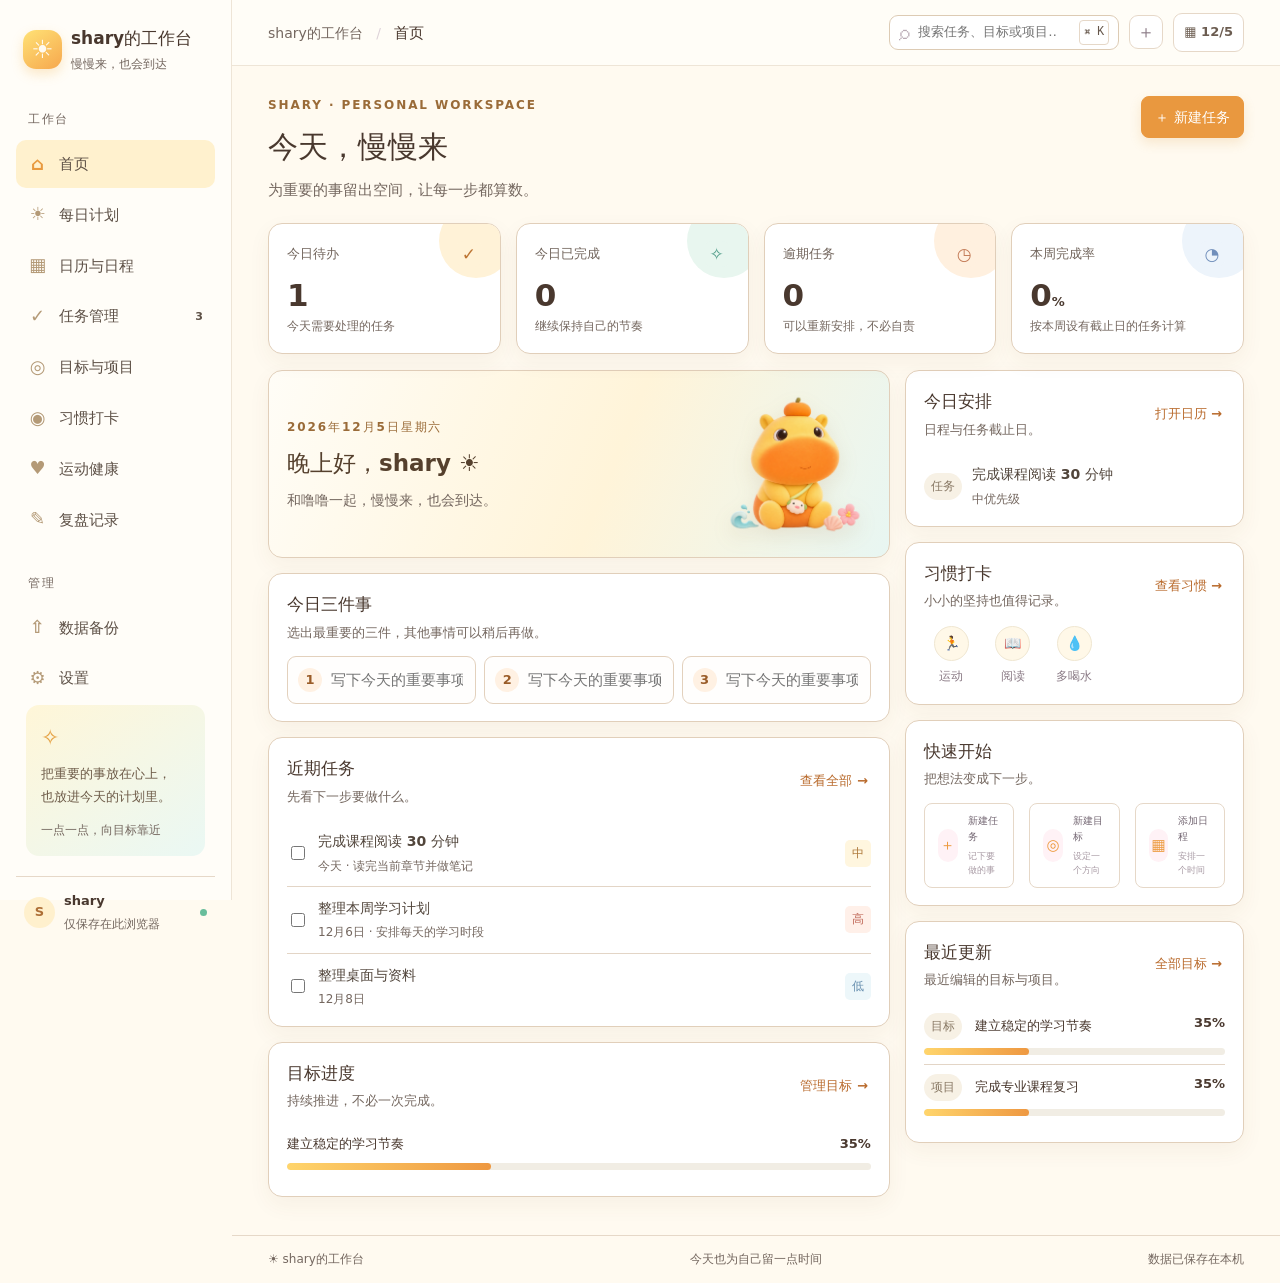
==== commit 15bcb69a: "Add movement health navigation" ====
--- a/index.html
+++ b/index.html
@@ -11,7 +11,7 @@
   <div class="nav-label">工作台</div><nav id="main-nav">
    <button class="nav-item active" data-view="home"><i>⌂</i>首页</button><button class="nav-item" data-view="daily"><i>☀</i>每日计划</button>
    <button class="nav-item" data-view="calendar"><i>▦</i>日历与日程</button><button class="nav-item" data-view="tasks"><i>✓</i>任务管理 <em id="nav-count"></em></button>
-   <button class="nav-item" data-view="goals"><i>◎</i>目标与项目</button><button class="nav-item" data-view="habits"><i>◉</i>习惯打卡</button><button class="nav-item" data-view="reviews"><i>✎</i>复盘记录</button>
+   <button class="nav-item" data-view="goals"><i>◎</i>目标与项目</button><button class="nav-item" data-view="habits"><i>◉</i>习惯打卡</button><button class="nav-item" data-view="health"><i>♥</i>运动健康</button><button class="nav-item" data-view="reviews"><i>✎</i>复盘记录</button>
   </nav><div class="nav-label nav-lower">管理</div><nav><button class="nav-item" data-view="backup"><i>⇧</i>数据备份</button><button class="nav-item" data-view="settings"><i>⚙</i>设置</button></nav>
   <div class="side-note"><span>✧</span><p>把重要的事放在心上，<br>也放进今天的计划里。</p><small>一点一点，向目标靠近</small></div>
   <div class="profile"><span class="avatar">S</span><span>shary<small>仅保存在此浏览器</small></span><b></b></div>
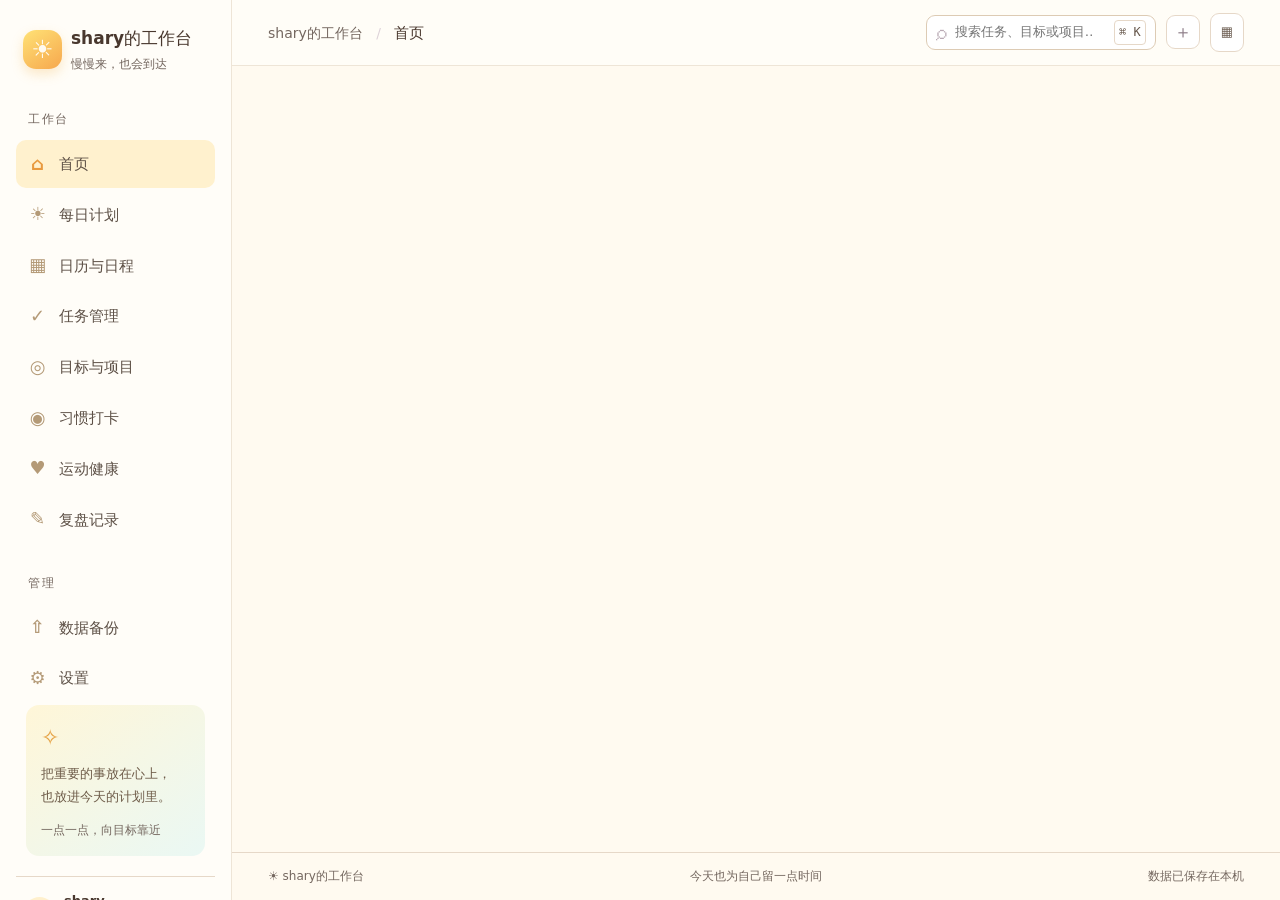
==== commit eeb11a71: "Refresh dashboard styles for health connection" ====
--- a/index.html
+++ b/index.html
@@ -2,7 +2,7 @@
 <html lang="zh-CN">
 <head>
 <meta charset="utf-8"><meta name="viewport" content="width=device-width,initial-scale=1"><meta name="theme-color" content="#fff7fa">
-<title>shary的工作台 · 个人目标工作台</title><link rel="stylesheet" href="style.css?v=4">
+<title>shary的工作台 · 个人目标工作台</title><link rel="stylesheet" href="style.css?v=6">
 </head>
 <body>
 <div class="shell">
--- a/style.css
+++ b/style.css
@@ -434,3 +434,5 @@
  .footer{font-size:11px!important}
 }
 
+
+.health-toolbar{display:flex;align-items:center;gap:12px;margin-bottom:16px;padding:12px 16px}.health-toolbar strong{flex:1;text-align:center;font-size:16px}.health-rings{display:flex;align-items:center;gap:24px;padding:22px;margin-bottom:16px}.ring-stack{width:138px;height:138px;position:relative;flex:none}.ring{position:absolute;inset:0;border-radius:50%;display:grid;place-items:center;border:10px solid #eee}.ring span{font-size:15px;font-weight:750;text-align:center}.ring small{display:block;font-size:11px;color:var(--muted);font-weight:500}.ring-move{inset:0;border-color:#f34c79;border-right-color:#f9d4df}.ring-exercise{inset:17px;border-color:#86c934;border-right-color:#e2f1cd}.ring-stand{inset:34px;border-color:#22b9bd;border-right-color:#d3eff0}.health-rings h2{margin:5px 0;font-size:20px}.health-rings p{margin:5px 0}.health-metrics{grid-template-columns:repeat(4,1fr);margin-bottom:16px}.health-metric{background:#fff;border:1px solid var(--line);border-radius:16px;padding:16px;box-shadow:var(--shadow)}.health-metric>div{font-size:13px;color:var(--muted)}.health-metric strong{display:block;font-size:26px;color:var(--metric);margin:5px 0}.health-metric small{font-size:14px;margin-left:4px}.health-metric>span{font-size:11px;color:var(--muted)}.health-bars{height:190px;display:flex;gap:12px;align-items:end;justify-content:space-around;padding:12px}.health-bar-col{height:100%;display:flex;align-items:center;flex-direction:column;gap:6px;flex:1}.health-bar-track{height:135px;width:min(35px,80%);border-radius:10px;background:#f2eee9;display:flex;align-items:end;overflow:hidden}.health-bar-track i{width:100%;background:#88c83d;border-radius:10px}.health-bar-col b{font-size:12px}.health-bar-col small{color:var(--muted)}.health-workout-icon{width:38px;height:38px;border-radius:50%;background:#f2eafa;display:grid;place-items:center;color:#765a8e}.health-manual{margin-top:16px}.health-form{display:grid;grid-template-columns:repeat(4,1fr);gap:12px}.health-form label{display:grid;gap:5px;font-size:12px;color:var(--muted)}.health-form input{min-width:0;width:100%;border:1px solid var(--line);border-radius:9px;padding:9px;background:#fff;color:var(--ink);font:inherit}.health-form button{align-self:end}.health-manual .card-head{margin-bottom:15px}@media(max-width:760px){.health-rings{gap:14px;padding:16px}.ring-stack{width:116px;height:116px}.ring-exercise{inset:14px}.ring-stand{inset:29px}.health-rings h2{font-size:17px}.health-metrics{grid-template-columns:repeat(2,1fr)}.health-form{grid-template-columns:repeat(2,1fr)}.health-bars{gap:6px}.health-bar-track{width:26px}}
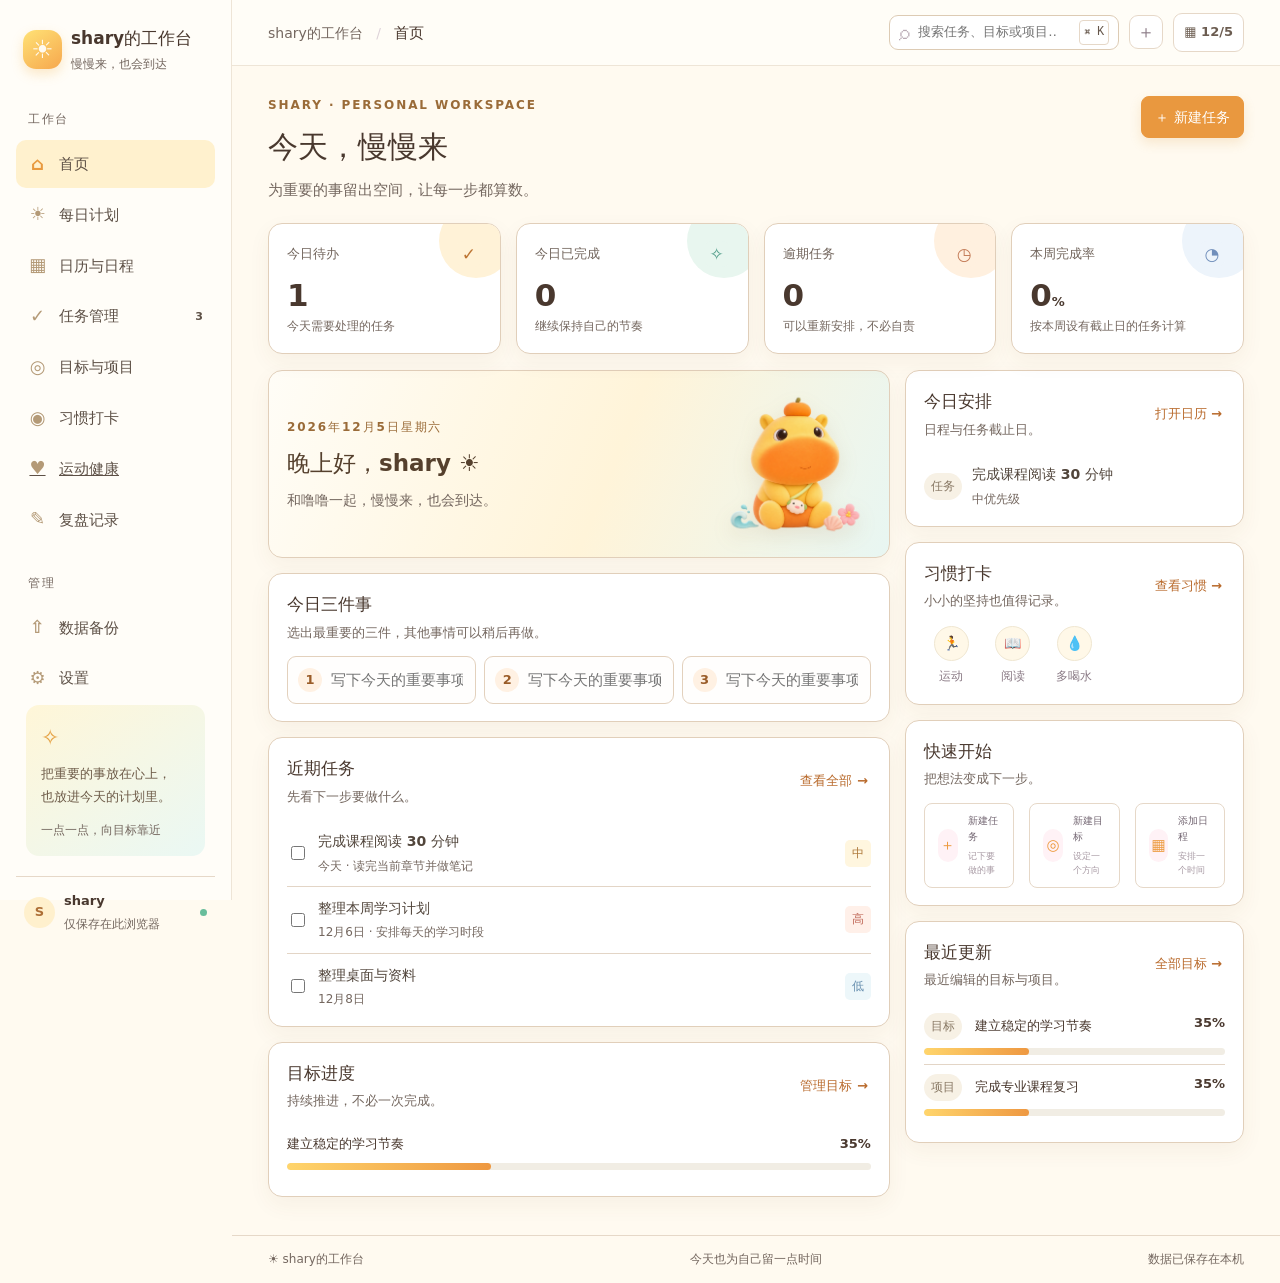
==== commit c12b29f6: "Route workbench health tab to screenshot recognition page" ====
--- a/index.html
+++ b/index.html
@@ -11,7 +11,7 @@
   <div class="nav-label">工作台</div><nav id="main-nav">
    <button class="nav-item active" data-view="home"><i>⌂</i>首页</button><button class="nav-item" data-view="daily"><i>☀</i>每日计划</button>
    <button class="nav-item" data-view="calendar"><i>▦</i>日历与日程</button><button class="nav-item" data-view="tasks"><i>✓</i>任务管理 <em id="nav-count"></em></button>
-   <button class="nav-item" data-view="goals"><i>◎</i>目标与项目</button><button class="nav-item" data-view="habits"><i>◉</i>习惯打卡</button><button class="nav-item" data-view="health"><i>♥</i>运动健康</button><button class="nav-item" data-view="reviews"><i>✎</i>复盘记录</button>
+   <button class="nav-item" data-view="goals"><i>◎</i>目标与项目</button><button class="nav-item" data-view="habits"><i>◉</i>习惯打卡</button><a class="nav-item" href="health-ocr.html"><i>♥</i>运动健康</a><button class="nav-item" data-view="reviews"><i>✎</i>复盘记录</button>
   </nav><div class="nav-label nav-lower">管理</div><nav><button class="nav-item" data-view="backup"><i>⇧</i>数据备份</button><button class="nav-item" data-view="settings"><i>⚙</i>设置</button></nav>
   <div class="side-note"><span>✧</span><p>把重要的事放在心上，<br>也放进今天的计划里。</p><small>一点一点，向目标靠近</small></div>
   <div class="profile"><span class="avatar">S</span><span>shary<small>仅保存在此浏览器</small></span><b></b></div>
@@ -25,6 +25,6 @@
  </main>
 </div>
 <div class="toast-region" id="toast-region" aria-live="polite"></div><div class="modal-backdrop" id="modal-backdrop" hidden><section class="modal" id="modal" role="dialog" aria-modal="true" aria-labelledby="modal-title"></section></div>
-<script src="script.js"></script>
+<script src="script.js?v=6"></script>
 </body></html>
 
--- a/style.css
+++ b/style.css
@@ -436,3 +436,5 @@
 
 
 .health-toolbar{display:flex;align-items:center;gap:12px;margin-bottom:16px;padding:12px 16px}.health-toolbar strong{flex:1;text-align:center;font-size:16px}.health-rings{display:flex;align-items:center;gap:24px;padding:22px;margin-bottom:16px}.ring-stack{width:138px;height:138px;position:relative;flex:none}.ring{position:absolute;inset:0;border-radius:50%;display:grid;place-items:center;border:10px solid #eee}.ring span{font-size:15px;font-weight:750;text-align:center}.ring small{display:block;font-size:11px;color:var(--muted);font-weight:500}.ring-move{inset:0;border-color:#f34c79;border-right-color:#f9d4df}.ring-exercise{inset:17px;border-color:#86c934;border-right-color:#e2f1cd}.ring-stand{inset:34px;border-color:#22b9bd;border-right-color:#d3eff0}.health-rings h2{margin:5px 0;font-size:20px}.health-rings p{margin:5px 0}.health-metrics{grid-template-columns:repeat(4,1fr);margin-bottom:16px}.health-metric{background:#fff;border:1px solid var(--line);border-radius:16px;padding:16px;box-shadow:var(--shadow)}.health-metric>div{font-size:13px;color:var(--muted)}.health-metric strong{display:block;font-size:26px;color:var(--metric);margin:5px 0}.health-metric small{font-size:14px;margin-left:4px}.health-metric>span{font-size:11px;color:var(--muted)}.health-bars{height:190px;display:flex;gap:12px;align-items:end;justify-content:space-around;padding:12px}.health-bar-col{height:100%;display:flex;align-items:center;flex-direction:column;gap:6px;flex:1}.health-bar-track{height:135px;width:min(35px,80%);border-radius:10px;background:#f2eee9;display:flex;align-items:end;overflow:hidden}.health-bar-track i{width:100%;background:#88c83d;border-radius:10px}.health-bar-col b{font-size:12px}.health-bar-col small{color:var(--muted)}.health-workout-icon{width:38px;height:38px;border-radius:50%;background:#f2eafa;display:grid;place-items:center;color:#765a8e}.health-manual{margin-top:16px}.health-form{display:grid;grid-template-columns:repeat(4,1fr);gap:12px}.health-form label{display:grid;gap:5px;font-size:12px;color:var(--muted)}.health-form input{min-width:0;width:100%;border:1px solid var(--line);border-radius:9px;padding:9px;background:#fff;color:var(--ink);font:inherit}.health-form button{align-self:end}.health-manual .card-head{margin-bottom:15px}@media(max-width:760px){.health-rings{gap:14px;padding:16px}.ring-stack{width:116px;height:116px}.ring-exercise{inset:14px}.ring-stand{inset:29px}.health-rings h2{font-size:17px}.health-metrics{grid-template-columns:repeat(2,1fr)}.health-form{grid-template-columns:repeat(2,1fr)}.health-bars{gap:6px}.health-bar-track{width:26px}}
+
+.health-sync{padding:18px 20px;margin-bottom:16px}.health-sync-status{display:flex;gap:12px;align-items:flex-start}.health-sync-status b{font-size:15px}.health-sync-status p{margin:3px 0 10px}.health-status-dot{width:10px;height:10px;border-radius:50%;margin-top:7px;background:#d79b52;box-shadow:0 0 0 4px #fff1d9;flex:none}.health-status-dot.is-connected{background:#62a886;box-shadow:0 0 0 4px #eaf6ef}.health-connection{display:grid;grid-template-columns:minmax(180px,1fr) minmax(180px,1fr) auto;gap:10px;align-items:end;margin:10px 0}.health-connection label{display:grid;gap:4px;color:var(--muted);font-size:12px}.health-connection input{min-width:0;border:1px solid var(--line);border-radius:9px;padding:9px 11px;background:#fff;color:var(--ink);font:inherit}.health-sync>small{display:block;margin-top:6px}@media(max-width:760px){.health-sync{padding:15px}.health-connection{grid-template-columns:1fr}.health-connection button{justify-self:start}}
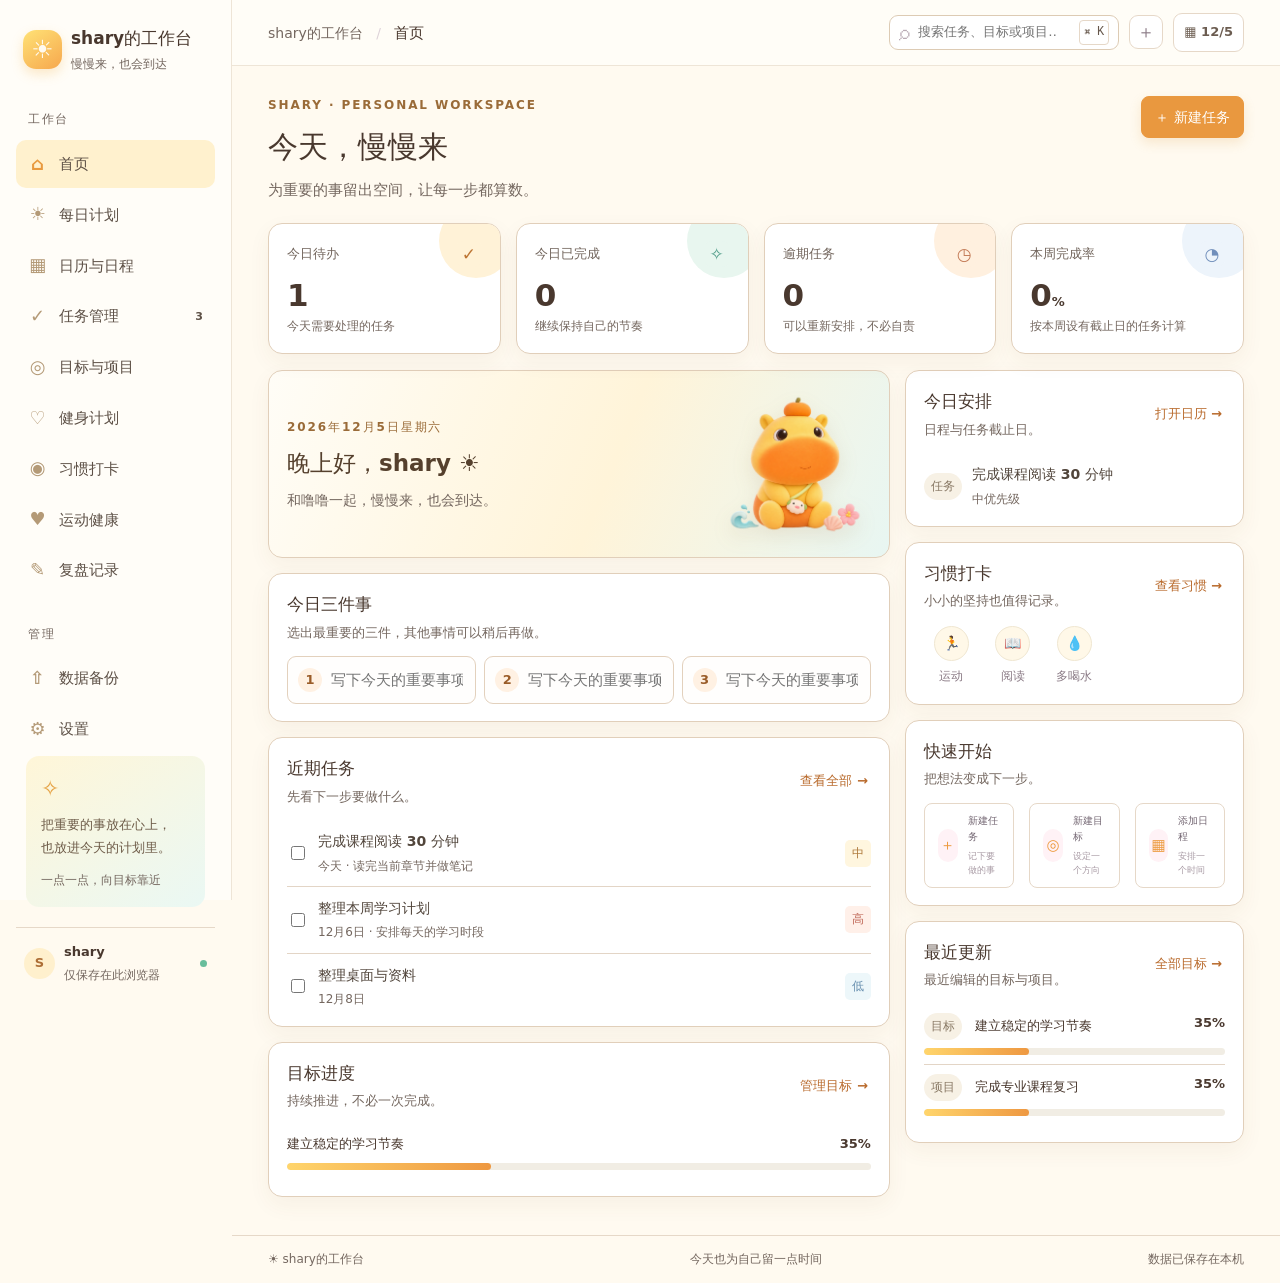
==== commit b0f32f9c: "Expose fitness plan in navigation and load fitness assets" ====
--- a/index.html
+++ b/index.html
@@ -2,7 +2,7 @@
 <html lang="zh-CN">
 <head>
 <meta charset="utf-8"><meta name="viewport" content="width=device-width,initial-scale=1"><meta name="theme-color" content="#fff7fa">
-<title>shary的工作台 · 个人目标工作台</title><link rel="stylesheet" href="style.css?v=6">
+<title>shary的工作台 · 个人目标工作台</title><link rel="stylesheet" href="style.css?v=6"><link rel="stylesheet" href="fitness-plan.css?v=1">
 </head>
 <body>
 <div class="shell">
@@ -11,7 +11,7 @@
   <div class="nav-label">工作台</div><nav id="main-nav">
    <button class="nav-item active" data-view="home"><i>⌂</i>首页</button><button class="nav-item" data-view="daily"><i>☀</i>每日计划</button>
    <button class="nav-item" data-view="calendar"><i>▦</i>日历与日程</button><button class="nav-item" data-view="tasks"><i>✓</i>任务管理 <em id="nav-count"></em></button>
-   <button class="nav-item" data-view="goals"><i>◎</i>目标与项目</button><button class="nav-item" data-view="habits"><i>◉</i>习惯打卡</button><a class="nav-item" href="health-ocr.html"><i>♥</i>运动健康</a><button class="nav-item" data-view="reviews"><i>✎</i>复盘记录</button>
+   <button class="nav-item" data-view="goals"><i>◎</i>目标与项目</button><button class="nav-item" data-view="fitness"><i>♡</i>健身计划</button><button class="nav-item" data-view="habits"><i>◉</i>习惯打卡</button><a class="nav-item" href="health-ocr.html"><i>♥</i>运动健康</a><button class="nav-item" data-view="reviews"><i>✎</i>复盘记录</button>
   </nav><div class="nav-label nav-lower">管理</div><nav><button class="nav-item" data-view="backup"><i>⇧</i>数据备份</button><button class="nav-item" data-view="settings"><i>⚙</i>设置</button></nav>
   <div class="side-note"><span>✧</span><p>把重要的事放在心上，<br>也放进今天的计划里。</p><small>一点一点，向目标靠近</small></div>
   <div class="profile"><span class="avatar">S</span><span>shary<small>仅保存在此浏览器</small></span><b></b></div>
@@ -25,6 +25,6 @@
  </main>
 </div>
 <div class="toast-region" id="toast-region" aria-live="polite"></div><div class="modal-backdrop" id="modal-backdrop" hidden><section class="modal" id="modal" role="dialog" aria-modal="true" aria-labelledby="modal-title"></section></div>
-<script src="script.js?v=6"></script>
+<script>if(location.hash==="#health")location.replace("health-ocr.html");</script><script src="fitness-plan.js?v=1"></script><script src="script.js?v=7"></script>
 </body></html>
 
--- a/style.css
+++ b/style.css
@@ -1,4 +1,4 @@
-:root{font-family:"Microsoft YaHei","PingFang SC",system-ui,sans-serif;color:#382d38;background:#fff8fb;font-synthesis:none;--ink:#382d38;--muted:#998b95;--line:#f0e6eb;--rose:#df6c99;--rose-dark:#bc507c;--soft:#fce8f0;--shadow:0 10px 30px #67364d0d}*{box-sizing:border-box}body{margin:0;min-width:320px}button,input,textarea,select{font:inherit}button{cursor:pointer}.shell{min-height:100vh}.sidebar{position:fixed;inset:0 auto 0 0;width:232px;background:#fff;border-right:1px solid var(--line);padding:25px 16px 15px;display:flex;flex-direction:column;z-index:5}.brand{display:flex;align-items:center;gap:11px;color:inherit;text-decoration:none;padding:0 10px 27px}.brand-mark{display:grid;place-items:center;width:39px;height:39px;border-radius:13px;background:linear-gradient(145deg,#f9b8d0,#e777a3);color:#fff;font-size:25px;box-shadow:0 5px 12px #e78cad44}.brand b{display:block;font-size:17px;letter-spacing:.08em}.brand small,.profile small{display:block;color:#aa9da7;font-size:10px;margin-top:3px}.nav-label{padding:9px 12px 8px;color:#b7aab2;font-size:10px;letter-spacing:.14em}.nav-lower{margin-top:19px}.nav-item{width:100%;border:0;background:transparent;color:#7f727d;text-align:left;padding:10px 12px;border-radius:10px;margin:2px 0;display:flex;align-items:center;gap:12px;font-size:13px}.nav-item i{width:19px;text-align:center;font-style:normal;font-size:17px;color:#b49aa9}.nav-item:hover{background:#fff5f8;color:var(--rose-dark)}.nav-item.active{background:var(--soft);color:var(--rose-dark);font-weight:650}.nav-item.active i{color:var(--rose)}.nav-item em{margin-left:auto;font-style:normal;font-size:9px}.side-note{margin:auto 10px 20px;padding:15px;border-radius:13px;background:linear-gradient(145deg,#fff5f8,#fff9f2);color:#9e788c}.side-note>span{color:#e6a663;font-size:22px}.side-note p{font-size:11px;line-height:1.8;margin:7px 0}.side-note small{font-size:9px;color:#bcaab5}.profile{border-top:1px solid var(--line);padding:14px 8px 0;display:flex;align-items:center;gap:9px;font-size:11px}.avatar{width:31px;height:31px;display:grid;place-items:center;border-radius:50%;background:#f7e3eb;color:var(--rose-dark)}.profile>b{margin-left:auto;width:7px;height:7px;border-radius:50%;background:#68bd9b}.main{margin-left:232px;min-height:100vh;display:flex;flex-direction:column}.topbar{height:66px;background:#ffffffdf;border-bottom:1px solid var(--line);display:flex;align-items:center;justify-content:space-between;padding:0 36px;position:sticky;top:0;z-index:4;backdrop-filter:blur(12px)}.crumb{font-size:12px;color:#a79aa3}.crumb span{padding:0 9px;color:#ded3d9}.crumb strong{color:var(--ink);font-size:13px}.top-actions{display:flex;align-items:center;gap:10px}.search{height:35px;width:230px;border:1px solid var(--line);background:#fff;border-radius:9px;display:flex;align-items:center;padding:0 9px;gap:6px;color:#b9aab4}.search>span{font-size:21px}.search input{border:0;outline:0;min-width:0;width:100%;font-size:11px;color:var(--ink)}kbd{white-space:nowrap;font-size:9px;border:1px solid var(--line);border-radius:4px;padding:2px 4px;color:#b7abb2}.icon-button{border:1px solid var(--line);color:#8d7d88;background:#fff;width:34px;height:34px;border-radius:9px;font-size:18px}.today-chip{border:1px solid var(--line);background:#fff;border-radius:9px;padding:8px 10px;color:#997f8f;font-size:10px}.menu{display:none}.view-root{width:min(1260px,100%);margin:0 auto;padding:30px 36px 38px;flex:1}.heading{display:flex;align-items:flex-start;justify-content:space-between;gap:20px;margin-bottom:21px}.eyebrow{font-size:10px;letter-spacing:.16em;color:#c69bad;margin-bottom:8px}.heading h1{font-size:25px;margin:0;font-weight:650}.heading p{margin:7px 0 0;color:#a2959f;font-size:12px}.heading-actions{display:flex;gap:8px;align-items:center}.btn{border:1px solid var(--line);background:#fff;border-radius:8px;padding:9px 13px;color:#746773;font-size:11px;transition:.18s}.btn:hover{border-color:#e8afc4;color:var(--rose-dark);transform:translateY(-1px)}.primary{background:var(--rose);border-color:var(--rose);color:#fff;box-shadow:0 5px 12px #df6c9928}.primary:hover{background:var(--rose-dark);color:#fff}.soft-btn{background:#fff6f9;border-color:#f6dce6;color:var(--rose-dark)}.danger{color:#c05b65;border-color:#f3d6d9;background:#fffafb}.grid{display:grid;gap:15px}.stats{grid-template-columns:repeat(4,minmax(0,1fr));margin-bottom:16px}.card{background:#fff;border:1px solid var(--line);border-radius:14px;padding:17px 18px;box-shadow:var(--shadow)}.stat{position:relative;overflow:hidden;min-height:105px}.stat:after{content:"";position:absolute;right:-13px;top:-20px;width:74px;height:74px;border-radius:50%;background:var(--tint,#fff2f6)}.stat-top{position:relative;z-index:1;display:flex;align-items:center;justify-content:space-between;color:#9e919a;font-size:10px}.stat-icon{display:grid;place-items:center;width:26px;height:26px;border-radius:8px;background:var(--tint,#fff2f6);color:var(--tone,var(--rose));font-size:13px}.stat-num{font-size:26px;font-weight:650;line-height:1;margin:13px 0 6px}.stat-foot{font-size:9px;color:#b0a3ac}.dashboard{grid-template-columns:minmax(0,1.65fr) minmax(260px,.9fr);align-items:start}.stack{display:grid;gap:15px}.card-head{display:flex;justify-content:space-between;align-items:center;margin-bottom:13px}.card-head h2,.card-head h3{font-size:13px;margin:0;font-weight:650}.card-head p{font-size:10px;color:#ad9fa8;margin:4px 0 0}.link{border:0;background:none;color:var(--rose-dark);font-size:10px;padding:3px}.greeting{background:linear-gradient(112deg,#fff,#fff5f8 64%,#fff4ec);display:flex;align-items:center;justify-content:space-between;min-height:112px}.greeting h2{font-size:20px;margin:0 0 7px}.greeting p{margin:0;color:#9c8f99;font-size:11px}.greet-art{width:100px;height:70px;border-radius:16px;background:#fceaf0;display:grid;place-items:center;font-size:27px;letter-spacing:4px}.three{display:grid;grid-template-columns:repeat(3,1fr);gap:8px}.thing{display:flex;align-items:center;gap:7px;border:1px solid #f1e7ec;border-radius:9px;padding:9px;background:#fffdfd}.thing b{width:21px;height:21px;display:grid;place-items:center;border-radius:50%;background:#fff0e7;color:#c98950;font-size:10px;flex:none}.thing input{width:100%;min-width:0;border:0;outline:0;color:#776a75;font-size:10px;background:transparent}.task-row,.simple-row{display:flex;align-items:center;gap:10px;padding:10px 0;border-bottom:1px solid #f5eff2}.task-row:last-child,.simple-row:last-child{border-bottom:0;padding-bottom:0}.check{accent-color:var(--rose);width:14px;height:14px;flex:none}.row-main{flex:1;min-width:0}.row-title{font-size:11px;color:#635762;display:block;overflow:hidden;text-overflow:ellipsis;white-space:nowrap}.row-title.done{text-decoration:line-through;color:#b3a9b0}.row-sub{font-size:9px;color:#afa3ac;margin-top:4px;display:block}.priority,.pill{font-size:9px;border-radius:5px;padding:4px 7px;white-space:nowrap}.p-high,.overdue{color:#c85c69;background:#fff0ef}.p-medium{color:#bd8845;background:#fff8e9}.p-low{color:#7193bd;background:#eff5fc}.pill{display:inline-flex;border-radius:20px;background:#f7f1f4;color:#8d7d88}.progress{height:6px;border-radius:9px;background:#f5eef2;overflow:hidden}.progress span{display:block;height:100%;border-radius:inherit;background:linear-gradient(90deg,#eba1bb,#dd6e9b)}.progress-caption{display:flex;justify-content:space-between;font-size:9px;color:#a99ca5;margin-top:6px}.project-mini{padding:9px 0;border-bottom:1px solid #f5eff2}.project-mini:last-child{border:0}.project-top{display:flex;justify-content:space-between;font-size:10px;margin-bottom:8px}.empty{padding:22px 8px;text-align:center;color:#b5aab1;font-size:11px}.empty span{display:block;font-size:24px;margin-bottom:7px;color:#e7c7d4}.habit-dots{display:grid;grid-template-columns:repeat(5,1fr);gap:7px;text-align:center}.habit-dot{border:0;background:none;color:#8a7a85;font-size:9px}.habit-dot i{width:35px;height:35px;border-radius:50%;display:grid;place-items:center;margin:0 auto 6px;background:#faf4f7;border:1px solid #f0e6eb;color:#c3adb9;font-style:normal;font-size:14px}.habit-dot.checked i{background:#eaf7f1;border-color:#bbe2d1;color:#4fa586}.quick-grid{grid-template-columns:repeat(3,1fr)}.quick{display:flex;gap:10px;align-items:center;text-align:left}.quick-symbol{display:grid;place-items:center;width:33px;height:33px;border-radius:10px;background:#fff2f6;color:var(--rose);font-size:15px}.quick b{font-size:10px;display:block}.quick small{font-size:9px;color:#a89aa4;display:block;margin-top:4px}.toolbar{display:flex;flex-wrap:wrap;gap:8px;margin-bottom:14px}.toolbar input,.toolbar select,.field input,.field textarea,.field select{border:1px solid var(--line);background:#fff;border-radius:8px;padding:9px 10px;color:#675a65;font-size:11px;outline:0}.toolbar input{min-width:160px}.field{display:flex;flex-direction:column;gap:6px}.field label{font-size:10px;color:#857782}.field input,.field select,.field textarea{width:100%}.field textarea{min-height:76px;resize:vertical}.field-grid{display:grid;grid-template-columns:1fr 1fr;gap:12px}.field.full{grid-column:1/-1}.table-wrap{overflow:auto}.table{width:100%;border-collapse:collapse;min-width:680px}.table th{text-align:left;color:#ad9fa8;font-size:9px;font-weight:500;padding:10px;border-bottom:1px solid var(--line);white-space:nowrap}.table td{padding:11px 10px;border-bottom:1px solid #f5eff2;font-size:10px;color:#756974;vertical-align:middle}.table tr:last-child td{border:0}.table-title{color:#524650;font-weight:600}.actions{display:flex;gap:5px}.small-action{border:0;background:transparent;color:#a695a0;font-size:10px;padding:3px}.status-progress{background:#fff4e6;color:#bd8845}.status-done{background:#eaf7f1;color:#4b9c7f}.status-start{background:#eff5fc;color:#7294bb}.calendar-layout,.review-layout{grid-template-columns:minmax(0,1.5fr) minmax(250px,.8fr);align-items:start}.calendar-head{display:flex;justify-content:space-between;align-items:center;margin-bottom:15px}.calendar-month{font-size:16px;font-weight:650}.calendar-controls{display:flex;gap:6px}.calendar-controls button{width:28px;height:28px;border:1px solid var(--line);border-radius:7px;background:white;color:#917d8b}.calendar-grid{display:grid;grid-template-columns:repeat(7,1fr);gap:4px}.weekday{text-align:center;font-size:9px;color:#b3a5ae;padding:7px 0}.day-cell{min-height:72px;border:1px solid transparent;border-radius:8px;padding:6px;background:#fff;cursor:pointer}.day-cell:hover{border-color:#f0c8d7;background:#fffafd}.day-cell.muted{opacity:.38}.day-cell.selected{border-color:#e59ab5;background:#fff6f9}.day-cell.today .day-num{background:var(--rose);color:white}.day-num{width:22px;height:22px;border-radius:50%;display:grid;place-items:center;font-size:10px;color:#7f707c}.markers{display:flex;gap:3px;margin-top:7px}.marker{height:4px;width:14px;border-radius:4px;background:#e889aa}.marker.event{background:#e3ac66}.marker.milestone{background:#78b69e}.day-event{font-size:8px;white-space:nowrap;overflow:hidden;text-overflow:ellipsis;color:#9a7c8b;margin-top:4px}.section-grid{grid-template-columns:repeat(2,minmax(0,1fr));align-items:start}.goal-card h3,.habit-card h3{margin:0;font-size:13px}.goal-card p,.habit-card p{color:#9c8f99;font-size:10px;line-height:1.7}.goal-meta{display:flex;gap:7px;flex-wrap:wrap;margin:12px 0}.goal-actions{display:flex;justify-content:flex-end;gap:4px}.project-card{border:1px solid #f4eaf0;border-radius:10px;padding:12px;margin-top:10px}.project-head{display:flex;justify-content:space-between;font-size:11px}.habit-grid{grid-template-columns:repeat(3,minmax(0,1fr))}.habit-card{text-align:center;padding:18px 13px}.habit-emoji{font-size:25px}.habit-week{display:flex;justify-content:center;gap:6px;margin:13px 0}.habit-week span{width:21px;height:21px;border-radius:50%;display:grid;place-items:center;background:#f7f1f4;color:#b2a3ad;font-size:8px}.habit-week .on{background:#e5f5ed;color:#4a9b7c}.switcher{display:flex;gap:5px}.switcher button{border:1px solid var(--line);background:white;border-radius:7px;padding:7px 11px;color:#907f89;font-size:10px}.switcher button.active{background:var(--soft);border-color:#f2cfdd;color:var(--rose-dark)}.history{max-height:440px;overflow:auto}.history-entry{padding:10px 0;border-bottom:1px solid var(--line);cursor:pointer}.history-entry strong{font-size:10px}.history-entry p{font-size:9px;color:#a2959e;margin:5px 0 0;white-space:nowrap;overflow:hidden;text-overflow:ellipsis}.modal-backdrop{position:fixed;inset:0;background:#382d3860;display:grid;place-items:center;padding:18px;z-index:20}.modal-backdrop[hidden]{display:none}.modal{width:min(550px,100%);max-height:90vh;overflow:auto;background:#fff;border-radius:16px;padding:22px;box-shadow:0 24px 80px #3f273333}.modal-head{display:flex;justify-content:space-between;align-items:center;margin-bottom:17px}.modal-head h2{margin:0;font-size:16px}.modal-close{border:0;background:#f8f1f5;border-radius:8px;width:30px;height:30px;color:#8d7c87;font-size:17px}.modal-foot{display:flex;justify-content:flex-end;gap:8px;margin-top:18px}.toast-region{position:fixed;right:20px;bottom:20px;z-index:30;display:grid;gap:8px}.toast{background:#3d303b;color:white;border-radius:9px;padding:11px 15px;font-size:11px;box-shadow:var(--shadow);animation:pop .2s ease}@keyframes pop{from{opacity:0;transform:translateY(7px)}to{opacity:1;transform:none}}.danger-card{border-color:#f1dadd}.danger-card h3{color:#b65f68}.scrim{display:none}.footer{border-top:1px solid var(--line);padding:14px 36px;color:#b7aab2;font-size:9px;display:flex;justify-content:space-between}.review-text{min-height:90px}.subheading{font-size:11px;color:#897985;margin:18px 0 10px}.muted{color:#aaa}
+:root{font-family:"Microsoft YaHei","PingFang SC",system-ui,sans-serif;color:#382d38;background:#fff8fb;font-synthesis:none;--ink:#382d38;--muted:#998b95;--line:#f0e6eb;--rose:#df6c99;--rose-dark:#bc507c;--soft:#fce8f0;--shadow:0 10px 30px #67364d0d}*{box-sizing:border-box}body{margin:0;min-width:320px}button,input,textarea,select{font:inherit}button{cursor:pointer}.shell{min-height:100vh}.sidebar{position:fixed;inset:0 auto 0 0;width:232px;background:#fff;border-right:1px solid var(--line);padding:25px 16px 15px;display:flex;flex-direction:column;z-index:5}.brand{display:flex;align-items:center;gap:11px;color:inherit;text-decoration:none;padding:0 10px 27px}.brand-mark{display:grid;place-items:center;width:39px;height:39px;border-radius:13px;background:linear-gradient(145deg,#f9b8d0,#e777a3);color:#fff;font-size:25px;box-shadow:0 5px 12px #e78cad44}.brand b{display:block;font-size:17px;letter-spacing:.08em}.brand small,.profile small{display:block;color:#aa9da7;font-size:10px;margin-top:3px}.nav-label{padding:9px 12px 8px;color:#b7aab2;font-size:10px;letter-spacing:.14em}.nav-lower{margin-top:19px}.sidebar a.nav-item,.sidebar a.nav-item:link,.sidebar a.nav-item:visited,.sidebar a.nav-item:hover,.sidebar a.nav-item:active{text-decoration:none;color:#7f727d}.nav-item{width:100%;border:0;background:transparent;color:#7f727d;text-align:left;padding:10px 12px;border-radius:10px;margin:2px 0;display:flex;align-items:center;gap:12px;font-size:13px}.nav-item i{width:19px;text-align:center;font-style:normal;font-size:17px;color:#b49aa9}.nav-item:hover{background:#fff5f8;color:var(--rose-dark)}.nav-item.active{background:var(--soft);color:var(--rose-dark);font-weight:650}.nav-item.active i{color:var(--rose)}.nav-item em{margin-left:auto;font-style:normal;font-size:9px}.side-note{margin:auto 10px 20px;padding:15px;border-radius:13px;background:linear-gradient(145deg,#fff5f8,#fff9f2);color:#9e788c}.side-note>span{color:#e6a663;font-size:22px}.side-note p{font-size:11px;line-height:1.8;margin:7px 0}.side-note small{font-size:9px;color:#bcaab5}.profile{border-top:1px solid var(--line);padding:14px 8px 0;display:flex;align-items:center;gap:9px;font-size:11px}.avatar{width:31px;height:31px;display:grid;place-items:center;border-radius:50%;background:#f7e3eb;color:var(--rose-dark)}.profile>b{margin-left:auto;width:7px;height:7px;border-radius:50%;background:#68bd9b}.main{margin-left:232px;min-height:100vh;display:flex;flex-direction:column}.topbar{height:66px;background:#ffffffdf;border-bottom:1px solid var(--line);display:flex;align-items:center;justify-content:space-between;padding:0 36px;position:sticky;top:0;z-index:4;backdrop-filter:blur(12px)}.crumb{font-size:12px;color:#a79aa3}.crumb span{padding:0 9px;color:#ded3d9}.crumb strong{color:var(--ink);font-size:13px}.top-actions{display:flex;align-items:center;gap:10px}.search{height:35px;width:230px;border:1px solid var(--line);background:#fff;border-radius:9px;display:flex;align-items:center;padding:0 9px;gap:6px;color:#b9aab4}.search>span{font-size:21px}.search input{border:0;outline:0;min-width:0;width:100%;font-size:11px;color:var(--ink)}kbd{white-space:nowrap;font-size:9px;border:1px solid var(--line);border-radius:4px;padding:2px 4px;color:#b7abb2}.icon-button{border:1px solid var(--line);color:#8d7d88;background:#fff;width:34px;height:34px;border-radius:9px;font-size:18px}.today-chip{border:1px solid var(--line);background:#fff;border-radius:9px;padding:8px 10px;color:#997f8f;font-size:10px}.menu{display:none}.view-root{width:min(1260px,100%);margin:0 auto;padding:30px 36px 38px;flex:1}.heading{display:flex;align-items:flex-start;justify-content:space-between;gap:20px;margin-bottom:21px}.eyebrow{font-size:10px;letter-spacing:.16em;color:#c69bad;margin-bottom:8px}.heading h1{font-size:25px;margin:0;font-weight:650}.heading p{margin:7px 0 0;color:#a2959f;font-size:12px}.heading-actions{display:flex;gap:8px;align-items:center}.btn{border:1px solid var(--line);background:#fff;border-radius:8px;padding:9px 13px;color:#746773;font-size:11px;transition:.18s}.btn:hover{border-color:#e8afc4;color:var(--rose-dark);transform:translateY(-1px)}.primary{background:var(--rose);border-color:var(--rose);color:#fff;box-shadow:0 5px 12px #df6c9928}.primary:hover{background:var(--rose-dark);color:#fff}.soft-btn{background:#fff6f9;border-color:#f6dce6;color:var(--rose-dark)}.danger{color:#c05b65;border-color:#f3d6d9;background:#fffafb}.grid{display:grid;gap:15px}.stats{grid-template-columns:repeat(4,minmax(0,1fr));margin-bottom:16px}.card{background:#fff;border:1px solid var(--line);border-radius:14px;padding:17px 18px;box-shadow:var(--shadow)}.stat{position:relative;overflow:hidden;min-height:105px}.stat:after{content:"";position:absolute;right:-13px;top:-20px;width:74px;height:74px;border-radius:50%;background:var(--tint,#fff2f6)}.stat-top{position:relative;z-index:1;display:flex;align-items:center;justify-content:space-between;color:#9e919a;font-size:10px}.stat-icon{display:grid;place-items:center;width:26px;height:26px;border-radius:8px;background:var(--tint,#fff2f6);color:var(--tone,var(--rose));font-size:13px}.stat-num{font-size:26px;font-weight:650;line-height:1;margin:13px 0 6px}.stat-foot{font-size:9px;color:#b0a3ac}.dashboard{grid-template-columns:minmax(0,1.65fr) minmax(260px,.9fr);align-items:start}.stack{display:grid;gap:15px}.card-head{display:flex;justify-content:space-between;align-items:center;margin-bottom:13px}.card-head h2,.card-head h3{font-size:13px;margin:0;font-weight:650}.card-head p{font-size:10px;color:#ad9fa8;margin:4px 0 0}.link{border:0;background:none;color:var(--rose-dark);font-size:10px;padding:3px}.greeting{background:linear-gradient(112deg,#fff,#fff5f8 64%,#fff4ec);display:flex;align-items:center;justify-content:space-between;min-height:112px}.greeting h2{font-size:20px;margin:0 0 7px}.greeting p{margin:0;color:#9c8f99;font-size:11px}.greet-art{width:100px;height:70px;border-radius:16px;background:#fceaf0;display:grid;place-items:center;font-size:27px;letter-spacing:4px}.three{display:grid;grid-template-columns:repeat(3,1fr);gap:8px}.thing{display:flex;align-items:center;gap:7px;border:1px solid #f1e7ec;border-radius:9px;padding:9px;background:#fffdfd}.thing b{width:21px;height:21px;display:grid;place-items:center;border-radius:50%;background:#fff0e7;color:#c98950;font-size:10px;flex:none}.thing input{width:100%;min-width:0;border:0;outline:0;color:#776a75;font-size:10px;background:transparent}.task-row,.simple-row{display:flex;align-items:center;gap:10px;padding:10px 0;border-bottom:1px solid #f5eff2}.task-row:last-child,.simple-row:last-child{border-bottom:0;padding-bottom:0}.check{accent-color:var(--rose);width:14px;height:14px;flex:none}.row-main{flex:1;min-width:0}.row-title{font-size:11px;color:#635762;display:block;overflow:hidden;text-overflow:ellipsis;white-space:nowrap}.row-title.done{text-decoration:line-through;color:#b3a9b0}.row-sub{font-size:9px;color:#afa3ac;margin-top:4px;display:block}.priority,.pill{font-size:9px;border-radius:5px;padding:4px 7px;white-space:nowrap}.p-high,.overdue{color:#c85c69;background:#fff0ef}.p-medium{color:#bd8845;background:#fff8e9}.p-low{color:#7193bd;background:#eff5fc}.pill{display:inline-flex;border-radius:20px;background:#f7f1f4;color:#8d7d88}.progress{height:6px;border-radius:9px;background:#f5eef2;overflow:hidden}.progress span{display:block;height:100%;border-radius:inherit;background:linear-gradient(90deg,#eba1bb,#dd6e9b)}.progress-caption{display:flex;justify-content:space-between;font-size:9px;color:#a99ca5;margin-top:6px}.project-mini{padding:9px 0;border-bottom:1px solid #f5eff2}.project-mini:last-child{border:0}.project-top{display:flex;justify-content:space-between;font-size:10px;margin-bottom:8px}.empty{padding:22px 8px;text-align:center;color:#b5aab1;font-size:11px}.empty span{display:block;font-size:24px;margin-bottom:7px;color:#e7c7d4}.habit-dots{display:grid;grid-template-columns:repeat(5,1fr);gap:7px;text-align:center}.habit-dot{border:0;background:none;color:#8a7a85;font-size:9px}.habit-dot i{width:35px;height:35px;border-radius:50%;display:grid;place-items:center;margin:0 auto 6px;background:#faf4f7;border:1px solid #f0e6eb;color:#c3adb9;font-style:normal;font-size:14px}.habit-dot.checked i{background:#eaf7f1;border-color:#bbe2d1;color:#4fa586}.quick-grid{grid-template-columns:repeat(3,1fr)}.quick{display:flex;gap:10px;align-items:center;text-align:left}.quick-symbol{display:grid;place-items:center;width:33px;height:33px;border-radius:10px;background:#fff2f6;color:var(--rose);font-size:15px}.quick b{font-size:10px;display:block}.quick small{font-size:9px;color:#a89aa4;display:block;margin-top:4px}.toolbar{display:flex;flex-wrap:wrap;gap:8px;margin-bottom:14px}.toolbar input,.toolbar select,.field input,.field textarea,.field select{border:1px solid var(--line);background:#fff;border-radius:8px;padding:9px 10px;color:#675a65;font-size:11px;outline:0}.toolbar input{min-width:160px}.field{display:flex;flex-direction:column;gap:6px}.field label{font-size:10px;color:#857782}.field input,.field select,.field textarea{width:100%}.field textarea{min-height:76px;resize:vertical}.field-grid{display:grid;grid-template-columns:1fr 1fr;gap:12px}.field.full{grid-column:1/-1}.table-wrap{overflow:auto}.table{width:100%;border-collapse:collapse;min-width:680px}.table th{text-align:left;color:#ad9fa8;font-size:9px;font-weight:500;padding:10px;border-bottom:1px solid var(--line);white-space:nowrap}.table td{padding:11px 10px;border-bottom:1px solid #f5eff2;font-size:10px;color:#756974;vertical-align:middle}.table tr:last-child td{border:0}.table-title{color:#524650;font-weight:600}.actions{display:flex;gap:5px}.small-action{border:0;background:transparent;color:#a695a0;font-size:10px;padding:3px}.status-progress{background:#fff4e6;color:#bd8845}.status-done{background:#eaf7f1;color:#4b9c7f}.status-start{background:#eff5fc;color:#7294bb}.calendar-layout,.review-layout{grid-template-columns:minmax(0,1.5fr) minmax(250px,.8fr);align-items:start}.calendar-head{display:flex;justify-content:space-between;align-items:center;margin-bottom:15px}.calendar-month{font-size:16px;font-weight:650}.calendar-controls{display:flex;gap:6px}.calendar-controls button{width:28px;height:28px;border:1px solid var(--line);border-radius:7px;background:white;color:#917d8b}.calendar-grid{display:grid;grid-template-columns:repeat(7,1fr);gap:4px}.weekday{text-align:center;font-size:9px;color:#b3a5ae;padding:7px 0}.day-cell{min-height:72px;border:1px solid transparent;border-radius:8px;padding:6px;background:#fff;cursor:pointer}.day-cell:hover{border-color:#f0c8d7;background:#fffafd}.day-cell.muted{opacity:.38}.day-cell.selected{border-color:#e59ab5;background:#fff6f9}.day-cell.today .day-num{background:var(--rose);color:white}.day-num{width:22px;height:22px;border-radius:50%;display:grid;place-items:center;font-size:10px;color:#7f707c}.markers{display:flex;gap:3px;margin-top:7px}.marker{height:4px;width:14px;border-radius:4px;background:#e889aa}.marker.event{background:#e3ac66}.marker.milestone{background:#78b69e}.day-event{font-size:8px;white-space:nowrap;overflow:hidden;text-overflow:ellipsis;color:#9a7c8b;margin-top:4px}.section-grid{grid-template-columns:repeat(2,minmax(0,1fr));align-items:start}.goal-card h3,.habit-card h3{margin:0;font-size:13px}.goal-card p,.habit-card p{color:#9c8f99;font-size:10px;line-height:1.7}.goal-meta{display:flex;gap:7px;flex-wrap:wrap;margin:12px 0}.goal-actions{display:flex;justify-content:flex-end;gap:4px}.project-card{border:1px solid #f4eaf0;border-radius:10px;padding:12px;margin-top:10px}.project-head{display:flex;justify-content:space-between;font-size:11px}.habit-grid{grid-template-columns:repeat(3,minmax(0,1fr))}.habit-card{text-align:center;padding:18px 13px}.habit-emoji{font-size:25px}.habit-week{display:flex;justify-content:center;gap:6px;margin:13px 0}.habit-week span{width:21px;height:21px;border-radius:50%;display:grid;place-items:center;background:#f7f1f4;color:#b2a3ad;font-size:8px}.habit-week .on{background:#e5f5ed;color:#4a9b7c}.switcher{display:flex;gap:5px}.switcher button{border:1px solid var(--line);background:white;border-radius:7px;padding:7px 11px;color:#907f89;font-size:10px}.switcher button.active{background:var(--soft);border-color:#f2cfdd;color:var(--rose-dark)}.history{max-height:440px;overflow:auto}.history-entry{padding:10px 0;border-bottom:1px solid var(--line);cursor:pointer}.history-entry strong{font-size:10px}.history-entry p{font-size:9px;color:#a2959e;margin:5px 0 0;white-space:nowrap;overflow:hidden;text-overflow:ellipsis}.modal-backdrop{position:fixed;inset:0;background:#382d3860;display:grid;place-items:center;padding:18px;z-index:20}.modal-backdrop[hidden]{display:none}.modal{width:min(550px,100%);max-height:90vh;overflow:auto;background:#fff;border-radius:16px;padding:22px;box-shadow:0 24px 80px #3f273333}.modal-head{display:flex;justify-content:space-between;align-items:center;margin-bottom:17px}.modal-head h2{margin:0;font-size:16px}.modal-close{border:0;background:#f8f1f5;border-radius:8px;width:30px;height:30px;color:#8d7c87;font-size:17px}.modal-foot{display:flex;justify-content:flex-end;gap:8px;margin-top:18px}.toast-region{position:fixed;right:20px;bottom:20px;z-index:30;display:grid;gap:8px}.toast{background:#3d303b;color:white;border-radius:9px;padding:11px 15px;font-size:11px;box-shadow:var(--shadow);animation:pop .2s ease}@keyframes pop{from{opacity:0;transform:translateY(7px)}to{opacity:1;transform:none}}.danger-card{border-color:#f1dadd}.danger-card h3{color:#b65f68}.scrim{display:none}.footer{border-top:1px solid var(--line);padding:14px 36px;color:#b7aab2;font-size:9px;display:flex;justify-content:space-between}.review-text{min-height:90px}.subheading{font-size:11px;color:#897985;margin:18px 0 10px}.muted{color:#aaa}
 @media(max-width:1050px){.sidebar{width:208px}.main{margin-left:208px}.view-root{padding:26px 23px 32px}.topbar{padding:0 23px}.dashboard{grid-template-columns:1.25fr .9fr}.search{width:190px}}
 @media(max-width:760px){.sidebar{transform:translateX(-100%);transition:transform .22s;width:255px;box-shadow:12px 0 35px #45333d18}.sidebar.open{transform:translateX(0)}.scrim.show{display:block;position:fixed;inset:0;background:#3c2d3744;z-index:4}.main{margin:0}.topbar{height:58px;padding:0 12px;gap:9px}.menu{display:block;flex:none}.crumb{margin-right:auto}.top-actions{gap:5px}.search{width:30px;padding:0;border:0;background:transparent}.search input{position:absolute;top:57px;left:10px;width:calc(100% - 20px);height:38px;padding:0 12px;border:1px solid var(--line);border-radius:8px;background:white;display:none;box-shadow:var(--shadow)}.search:focus-within input{display:block}.search kbd{display:none}.today-chip{padding:8px;font-size:0}.today-chip span{font-size:9px}.view-root{padding:21px 13px 27px}.heading{margin-bottom:15px}.heading h1{font-size:21px}.heading p{font-size:10px}.stats{grid-template-columns:repeat(2,minmax(0,1fr));gap:9px}.stat{min-height:90px;padding:13px}.stat-num{font-size:22px;margin:10px 0 5px}.dashboard,.calendar-layout,.review-layout{grid-template-columns:1fr}.section-grid{grid-template-columns:1fr}.quick-grid{grid-template-columns:1fr 1fr}.card{padding:14px}.greeting{min-height:96px}.greeting h2{font-size:17px}.greet-art{width:77px;height:60px;font-size:22px}.three{grid-template-columns:1fr}.thing{padding:8px}.day-cell{min-height:57px;padding:4px 3px}.calendar-grid{gap:2px}.habit-grid{grid-template-columns:repeat(2,minmax(0,1fr))}.footer{padding:12px 13px;gap:7px;flex-wrap:wrap}.footer span:last-child{width:100%}.field-grid{grid-template-columns:1fr}.field.full{grid-column:auto}.heading-actions .btn{padding:8px 9px}.toolbar>*{flex:1}.table{min-width:630px}}
 @media(prefers-reduced-motion:reduce){*{scroll-behavior:auto!important;animation-duration:.01ms!important;transition-duration:.01ms!important}}
--- a/fitness-plan.css
+++ b/fitness-plan.css
@@ -0,0 +1,70 @@
+
+/* 12-week fitness tracking / isolated fit-* classes */
+.fit-main{display:grid;gap:20px;margin-top:18px}
+.fit-hero{border-radius:22px;background:linear-gradient(118deg,#fff1f5,#f0f7ff);border:1px solid #f5dae4;padding:25px;display:flex;justify-content:space-between;align-items:center;gap:20px}
+.fit-hero h2{font-size:26px;margin:8px 0;color:#4f3650}
+.fit-hero p{font-size:13px;line-height:1.8;color:#775d6f;max-width:670px}
+.fit-kicker{font-size:10px;letter-spacing:1.4px;color:#b8648b;font-weight:700}
+.fit-hero-badge{flex-shrink:0;background:#fff9fc;border-radius:16px;padding:16px 20px;color:#986283;text-align:center;font-size:13px}
+.fit-hero-badge b{font-size:30px;color:#963d72}
+.fit-hero-badge small{display:block;margin-top:5px;font-size:11px}
+.fit-metrics-grid,.fit-mini-grid{display:grid;grid-template-columns:repeat(4,minmax(0,1fr));gap:12px}
+.fit-metric,.fit-mini-grid>div{padding:18px;border:1px solid #ecdfeb;border-radius:16px;background:#fff;min-width:0}
+.fit-metric>span,.fit-mini-grid small{font-size:12px;color:#89728a}
+.fit-metric>b,.fit-mini-grid strong{display:block;font-size:27px;color:#6b4765;margin:8px 0 10px}
+.fit-metric b i{font-size:12px;font-style:normal;margin-left:3px}
+.fit-metric>small{font-size:11px;color:#9b8a97}
+.fit-progress-track{height:7px;border-radius:40px;background:#f3e8ef;overflow:hidden;margin:8px 0}
+.fit-progress-track span{height:100%;display:block;background:linear-gradient(90deg,#cf7ba5,#9b7bcf);transition:width .25s}
+.fit-card{background:#fff;border:1px solid #eadfe8;border-radius:18px;padding:24px;min-width:0}
+.fit-card h3{font-size:18px;color:#523c56;margin:0 0 10px}
+.fit-card-heading{display:flex;justify-content:space-between;align-items:start;gap:12px}
+.fit-card-heading p,.fit-help,.fit-day-title p{color:#8e7887;font-size:12px;line-height:1.8;margin:6px 0 12px}
+.fit-week-strip{display:grid;grid-template-columns:repeat(7,1fr);gap:7px;margin:16px 0 22px}
+.fit-day{padding:12px 4px;min-width:0;background:#fbf8fa;border:1px solid #f1e6ed;border-radius:13px;cursor:pointer;display:flex;flex-direction:column;gap:7px;align-items:center;color:#7e6d7f}
+.fit-day b{font-size:18px;color:#614e68}
+.fit-day span,.fit-day small{font-size:11px}
+.fit-day.active{background:#fcebf3;border-color:#d486ad}
+.fit-day.is-today b{color:#b84e8d}
+.fit-day-title{display:flex;justify-content:space-between;align-items:center;padding-bottom:10px}
+.fit-day-title h3{margin:6px 0}
+.fit-day-nav{display:flex;gap:5px}
+.fit-day-nav button{border:1px solid #ecdae6;background:#fff;border-radius:9px;font-size:26px;width:35px;height:35px;cursor:pointer;color:#8d6281}
+.fit-day-nav button:disabled{opacity:.35;cursor:not-allowed}
+.fit-items{display:grid;gap:8px}
+.fit-item{display:flex;align-items:flex-start;gap:11px;border:1px solid #f1e9ee;background:#fefcfd;border-radius:12px;padding:13px;cursor:pointer}
+.fit-item input{accent-color:#c36f9c;margin-top:5px;width:17px;height:17px;flex:none}
+.fit-item-content{flex:1;min-width:0}
+.fit-item-top{display:flex;align-items:center;gap:9px;flex-wrap:wrap}
+.fit-item-top strong{font-size:13px;color:#5f4c60}
+.fit-item-top em{font-size:10px;font-style:normal;border-radius:7px;padding:2px 7px;background:#f8e9f1;color:#a75b82}
+.fit-item small{display:block;color:#968695;font-size:11px;margin-top:5px;line-height:1.65}
+.fit-item.is-done{opacity:.63;background:#f6f6f8}
+.fit-item.is-done strong{text-decoration:line-through}
+.fit-two-col{display:grid;grid-template-columns:1fr 1fr;gap:14px}
+.fit-fields{display:grid;grid-template-columns:repeat(2,minmax(0,1fr));gap:12px;margin:16px 0}
+.fit-fields label{font-size:12px;color:#705e70;display:grid;gap:6px}
+.fit-fields input{border:1px solid #e9dee8;border-radius:9px;padding:9px 10px;max-width:100%;background:#fff;color:#57435e}
+.fit-stage{display:grid;gap:12px;margin-top:18px}
+.fit-stage>div{border-left:3px solid #d294b5;padding-left:12px;display:grid;gap:3px}
+.fit-stage b{font-size:13px;color:#684d6b}
+.fit-stage span{font-size:12px;color:#947d91}
+.fit-note{background:#fff8ec;border-radius:11px;padding:13px;font-size:12px;color:#967557;line-height:1.6;margin-top:18px}
+.fit-week-list{display:grid;gap:7px}
+.fit-week-row{display:grid;grid-template-columns:1fr auto 60px;gap:10px;align-items:center;text-align:left;width:100%;background:#fffbfd;border:1px solid #f2e7ee;padding:12px;border-radius:10px;cursor:pointer}
+.fit-week-row>span:first-child{display:flex;flex-direction:column;gap:4px}
+.fit-week-row b{color:#684d69;font-size:12px}
+.fit-week-row small,.fit-week-target{color:#8e7a8b;font-size:11px}
+.fit-week-percent{font-weight:700;color:#bb6296;text-align:right}
+.fit-footer{font-size:12px;line-height:1.7;color:#998997}
+.fit-summary{background:linear-gradient(120deg,#fff6fa,#f7f8ff);padding:20px;margin:14px 0 18px;border:1px solid #f2dfe9;border-radius:18px}
+.fit-summary-header{display:flex;justify-content:space-between;gap:12px;align-items:center}
+.fit-summary h2{font-size:20px;color:#6d4e67;margin:5px 0}
+.fit-summary p{color:#967b8e;font-size:12px}
+.fit-mini-grid{grid-template-columns:repeat(3,minmax(0,1fr));margin:14px 0}
+.fit-mini-grid>div{padding:12px}
+.fit-mini-grid strong{font-size:20px;margin:4px 0}
+.fit-summary-teaser{display:flex;gap:12px;flex-wrap:wrap;color:#937c90;font-size:12px}
+.fit-items.compact{grid-template-columns:repeat(2,minmax(0,1fr))}
+@media(max-width:850px){.fit-metrics-grid{grid-template-columns:repeat(2,minmax(0,1fr))}.fit-two-col{grid-template-columns:1fr}.fit-hero{align-items:flex-start}.fit-week-strip{gap:4px}.fit-card{padding:16px}}
+@media(max-width:560px){.fit-hero{flex-direction:column;padding:17px}.fit-hero h2{font-size:21px}.fit-hero-badge{align-self:stretch}.fit-summary-header{flex-direction:column;align-items:flex-start}.fit-mini-grid{grid-template-columns:1fr 1fr}.fit-mini-grid>div:last-child{grid-column:span 2}.fit-items.compact{grid-template-columns:1fr}.fit-metric{padding:12px}.fit-metric>b{font-size:22px}.fit-day{padding:10px 1px}.fit-day b{font-size:15px}.fit-day span,.fit-day small{font-size:9px}.fit-week-row{grid-template-columns:1fr auto 35px}.fit-week-target{font-size:10px}.fit-card-heading{flex-direction:column}}
